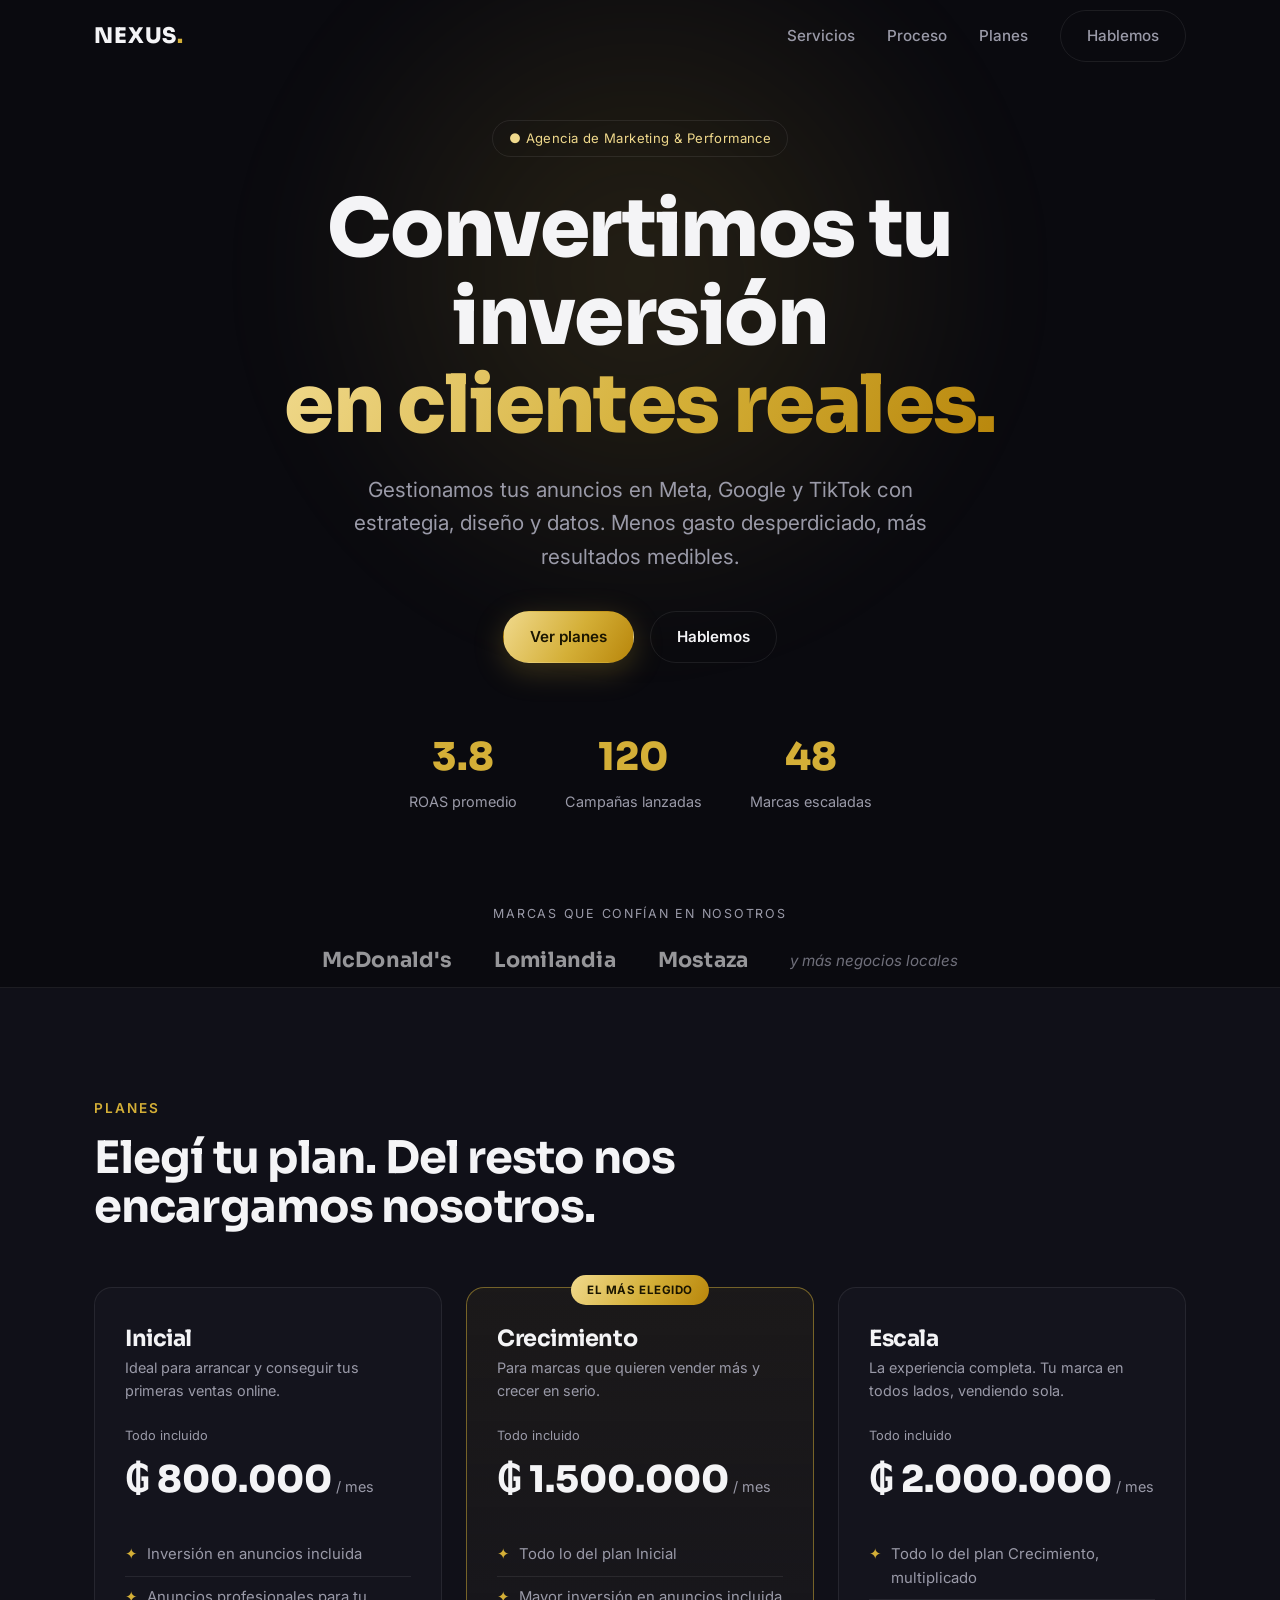
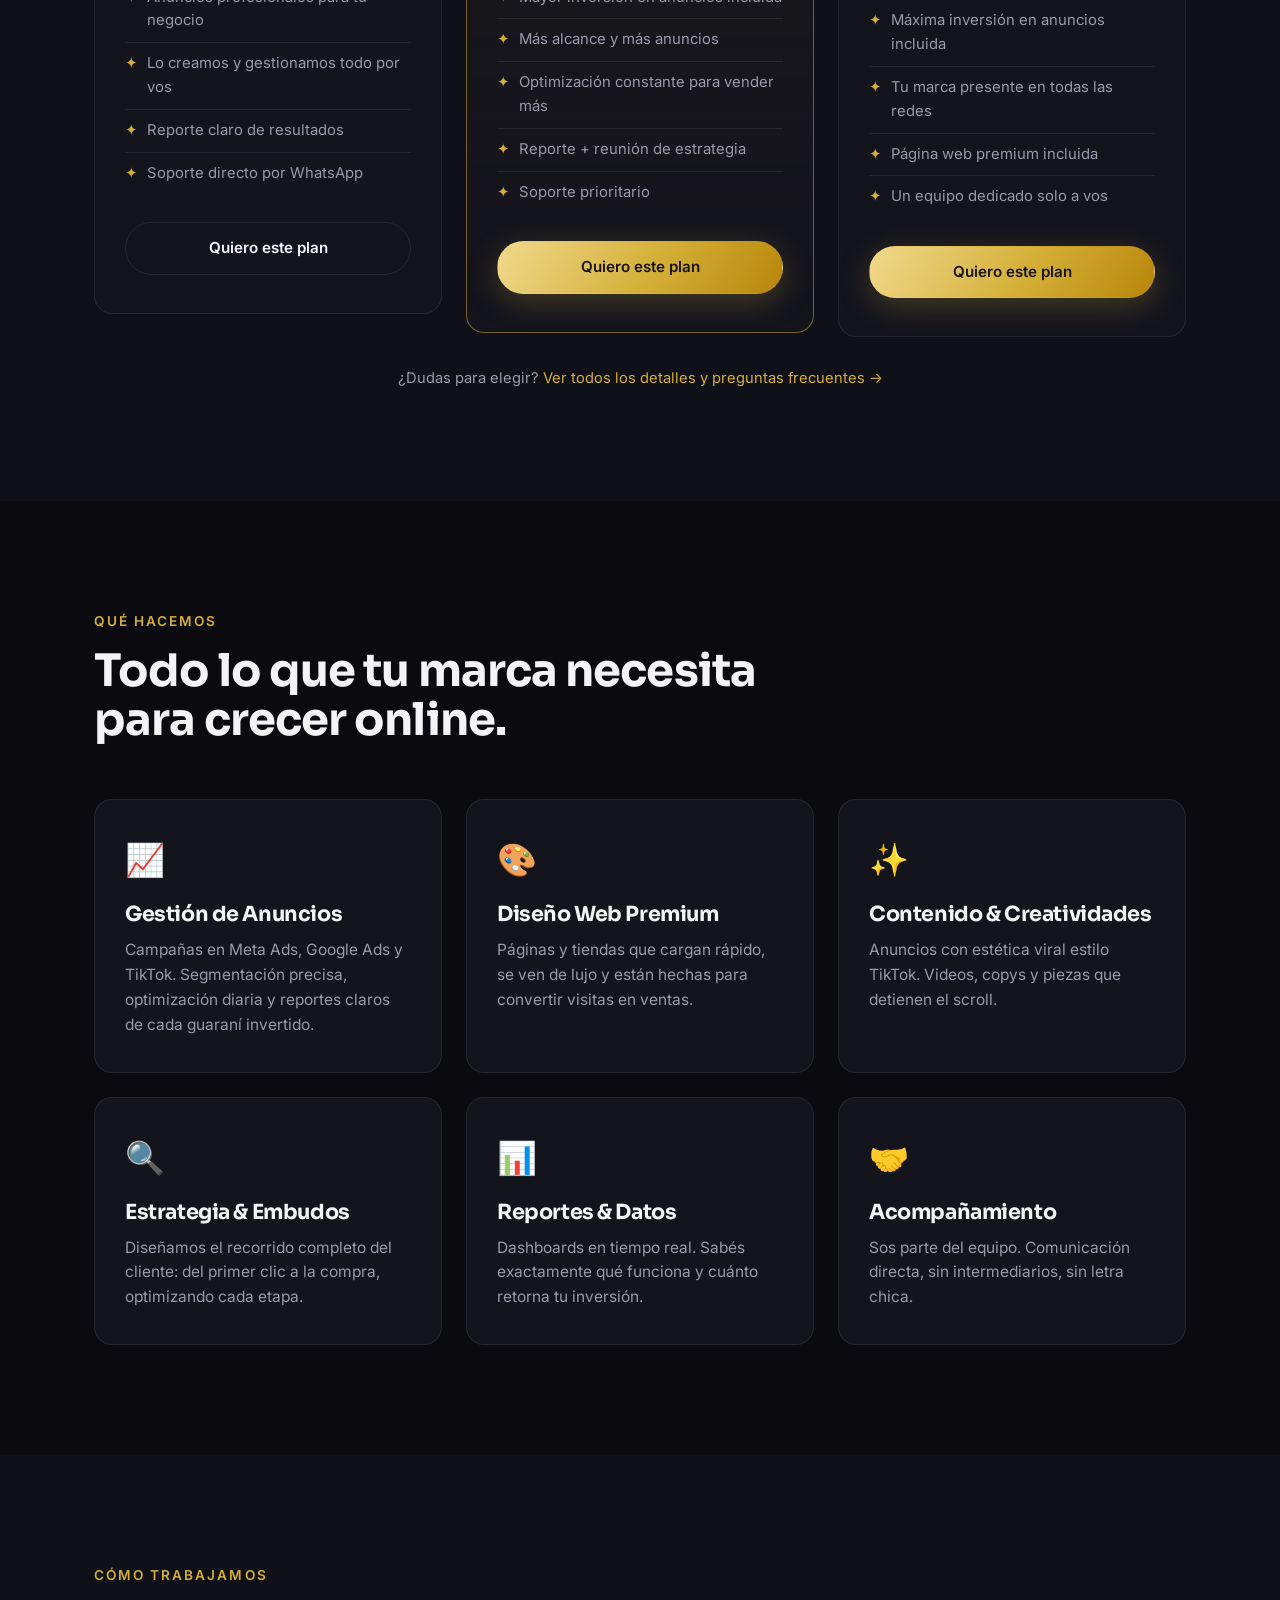
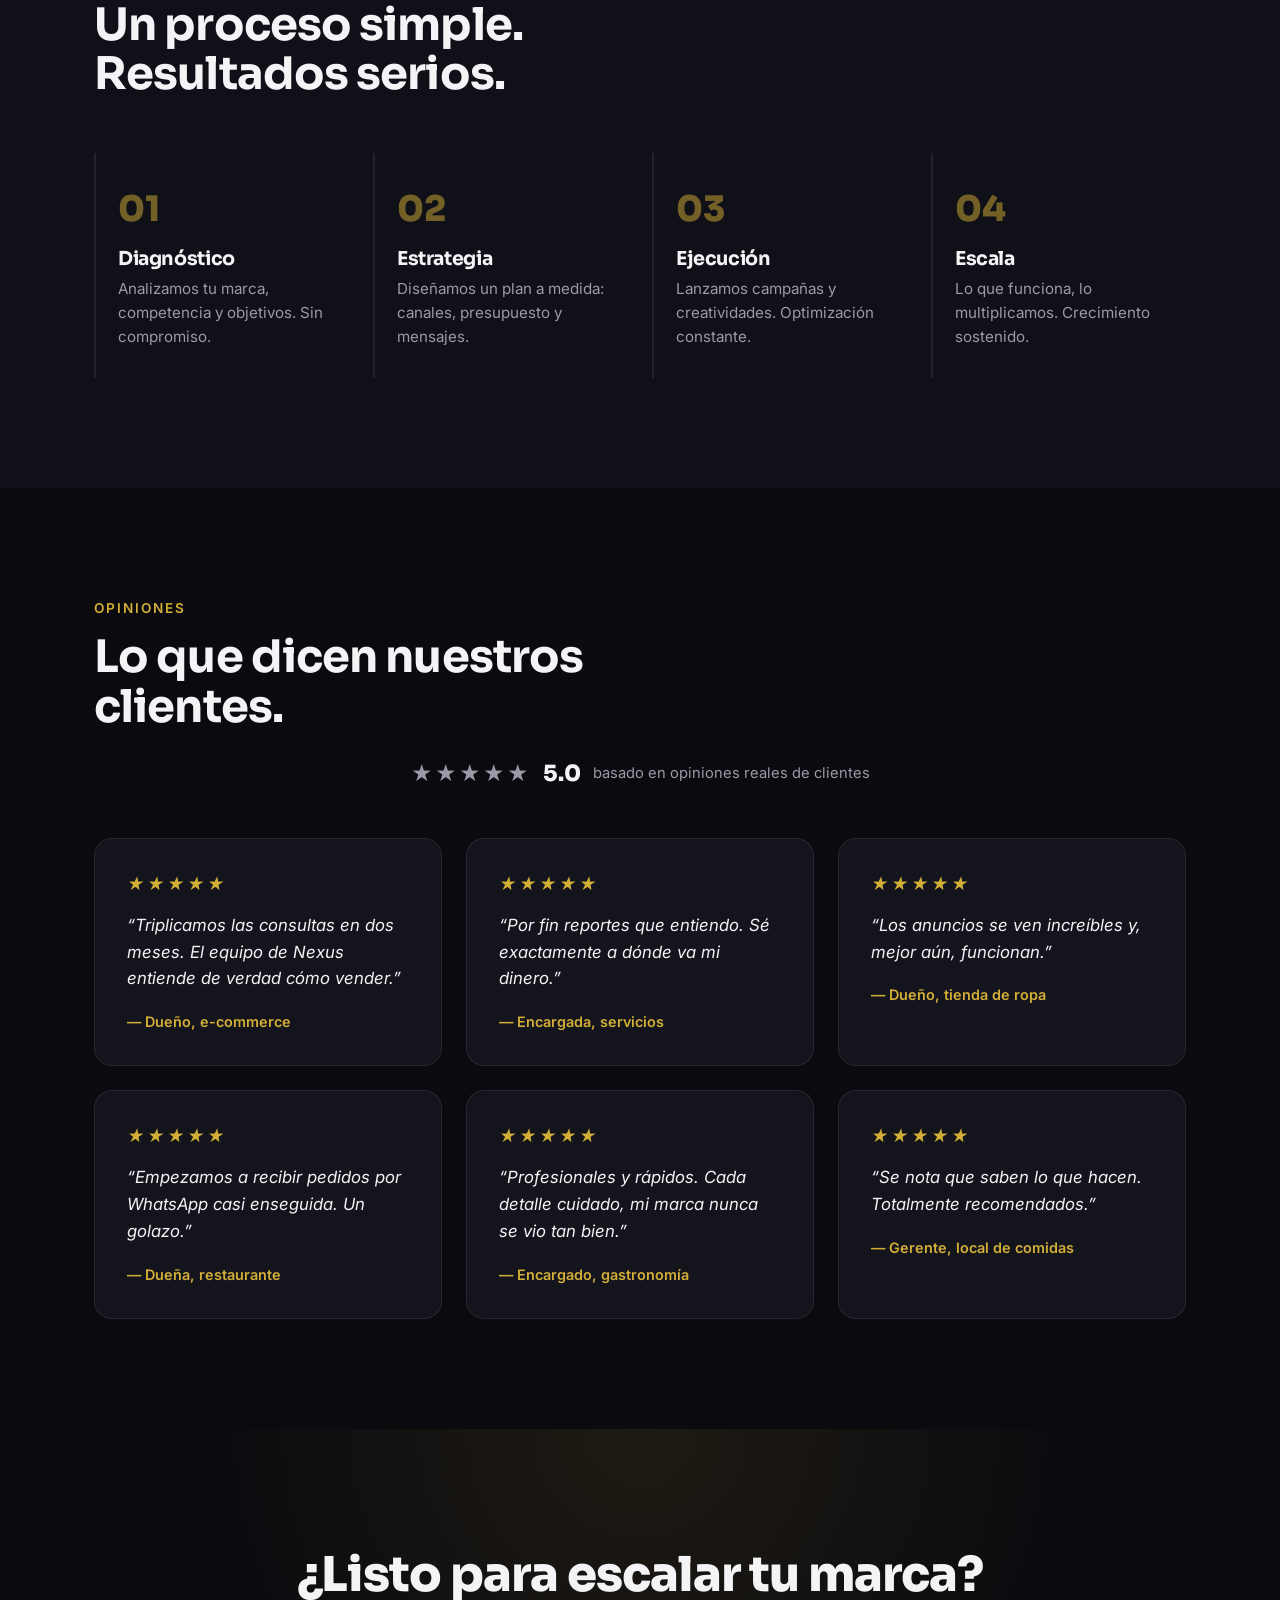
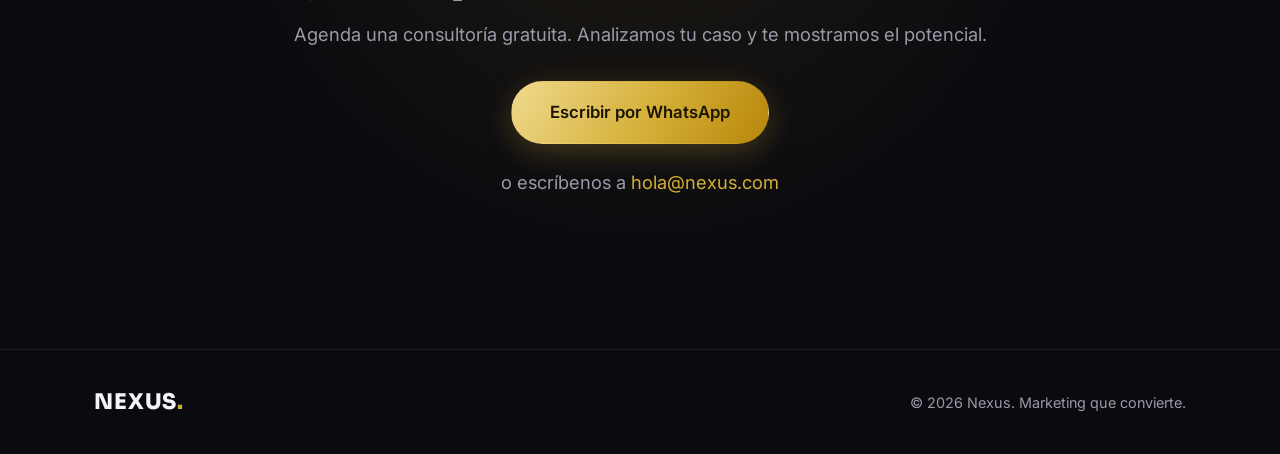
==== index.html @ 1f4ad907 "Agrega reseñas con estrellas a la seccion de opiniones - Calificacion general 5.0 con estrellas - Mu" ====
<!DOCTYPE html>
<html lang="es">
<head>
  <meta charset="UTF-8" />
  <meta name="viewport" content="width=device-width, initial-scale=1.0" />
  <title>Nexus — Marketing & Gestión de Anuncios</title>
  <meta name="description" content="Nexus: agencia de marketing y gestión de anuncios. Campañas que convierten en Meta, Google y TikTok. Más clientes, menos gasto desperdiciado." />
  <link rel="preconnect" href="https://fonts.googleapis.com" />
  <link rel="preconnect" href="https://fonts.gstatic.com" crossorigin />
  <link href="https://fonts.googleapis.com/css2?family=Sora:wght@400;600;700;800&family=Inter:wght@400;500;600&display=swap" rel="stylesheet" />
  <link rel="stylesheet" href="css/styles.css" />
</head>
<body>

  <!-- NAV -->
  <header class="nav" id="nav">
    <div class="container nav__inner">
      <a href="#inicio" class="logo">NEXUS<span>.</span></a>
      <nav class="nav__links">
        <a href="#servicios">Servicios</a>
        <a href="#proceso">Proceso</a>
        <a href="#planes">Planes</a>
        <a href="#contacto" class="btn btn--ghost">Hablemos</a>
      </nav>
      <button class="nav__toggle" aria-label="Menú">☰</button>
    </div>
  </header>

  <!-- HERO -->
  <section class="hero" id="inicio" style="min-height:auto;padding:120px 0 60px">
    <div class="hero__glow"></div>
    <div class="container hero__inner">
      <span class="badge reveal">● Agencia de Marketing & Performance</span>
      <h1 class="reveal">Convertimos tu inversión<br /><span class="grad">en clientes reales.</span></h1>
      <p class="hero__sub reveal">Gestionamos tus anuncios en Meta, Google y TikTok con estrategia, diseño y datos. Menos gasto desperdiciado, más resultados medibles.</p>
      <div class="hero__cta reveal">
        <a href="#planes" class="btn btn--gold">Ver planes</a>
        <a href="#contacto" class="btn btn--ghost">Hablemos</a>
      </div>
      <div class="hero__stats reveal">
        <div><strong data-count="3.8">0</strong><span>ROAS promedio</span></div>
        <div><strong data-count="120">0</strong><span>Campañas lanzadas</span></div>
        <div><strong data-count="48">0</strong><span>Marcas escaladas</span></div>
      </div>
    </div>
  </section>

  <!-- TRUST BAR -->
  <section class="trust">
    <div class="container">
      <p class="trust__label reveal">Marcas que confían en nosotros</p>
      <div class="trust__logos reveal">
        <span class="trust__logo">McDonald's</span>
        <span class="trust__logo">Lomilandia</span>
        <span class="trust__logo">Mostaza</span>
        <span class="trust__more">y más negocios locales</span>
      </div>
    </div>
  </section>

  <!-- PLANES -->
  <section class="section section--alt" id="planes">
    <div class="container">
      <p class="eyebrow reveal">Planes</p>
      <h2 class="reveal">Elegí tu plan. Del resto nos encargamos nosotros.</h2>
      <div class="pricing">

        <article class="plan reveal">
          <h3 class="plan__name">Inicial</h3>
          <p class="plan__desc">Ideal para arrancar y conseguir tus primeras ventas online.</p>
          <div class="plan__price">
            <small>Todo incluido</small>
            <strong>₲ 800.000</strong> <span>/ mes</span>
          </div>
          <ul>
            <li>Inversión en anuncios incluida</li>
            <li>Anuncios profesionales para tu negocio</li>
            <li>Lo creamos y gestionamos todo por vos</li>
            <li>Reporte claro de resultados</li>
            <li>Soporte directo por WhatsApp</li>
          </ul>
          <a href="https://wa.me/595983139324?text=Hola%20Nexus,%20quiero%20el%20plan%20Inicial" class="btn btn--ghost" target="_blank" rel="noopener">Quiero este plan</a>
        </article>

        <article class="plan plan--featured reveal">
          <span class="plan__tag">EL MÁS ELEGIDO</span>
          <h3 class="plan__name">Crecimiento</h3>
          <p class="plan__desc">Para marcas que quieren vender más y crecer en serio.</p>
          <div class="plan__price">
            <small>Todo incluido</small>
            <strong>₲ 1.500.000</strong> <span>/ mes</span>
          </div>
          <ul>
            <li>Todo lo del plan Inicial</li>
            <li>Mayor inversión en anuncios incluida</li>
            <li>Más alcance y más anuncios</li>
            <li>Optimización constante para vender más</li>
            <li>Reporte + reunión de estrategia</li>
            <li>Soporte prioritario</li>
          </ul>
          <a href="https://wa.me/595983139324?text=Hola%20Nexus,%20quiero%20el%20plan%20Crecimiento" class="btn btn--gold" target="_blank" rel="noopener">Quiero este plan</a>
        </article>

        <article class="plan reveal">
          <h3 class="plan__name">Escala</h3>
          <p class="plan__desc">La experiencia completa. Tu marca en todos lados, vendiendo sola.</p>
          <div class="plan__price">
            <small>Todo incluido</small>
            <strong>₲ 2.000.000</strong> <span>/ mes</span>
          </div>
          <ul>
            <li>Todo lo del plan Crecimiento, multiplicado</li>
            <li>Máxima inversión en anuncios incluida</li>
            <li>Tu marca presente en todas las redes</li>
            <li>Página web premium incluida</li>
            <li>Un equipo dedicado solo a vos</li>
          </ul>
          <a href="https://wa.me/595983139324?text=Hola%20Nexus,%20quiero%20el%20plan%20Escala" class="btn btn--gold" target="_blank" rel="noopener">Quiero este plan</a>
        </article>

      </div>
      <p class="reveal" style="text-align:center;color:var(--muted);margin-top:30px;font-size:.92rem">
        ¿Dudas para elegir? <a href="planes.html" style="color:var(--gold)">Ver todos los detalles y preguntas frecuentes →</a>
      </p>
    </div>
  </section>

  <!-- SERVICIOS -->
  <section class="section" id="servicios">
    <div class="container">
      <p class="eyebrow reveal">Qué hacemos</p>
      <h2 class="reveal">Todo lo que tu marca necesita para crecer online.</h2>
      <div class="grid grid--3">
        <article class="card reveal">
          <div class="card__icon">📈</div>
          <h3>Gestión de Anuncios</h3>
          <p>Campañas en Meta Ads, Google Ads y TikTok. Segmentación precisa, optimización diaria y reportes claros de cada guaraní invertido.</p>
        </article>
        <article class="card reveal">
          <div class="card__icon">🎨</div>
          <h3>Diseño Web Premium</h3>
          <p>Páginas y tiendas que cargan rápido, se ven de lujo y están hechas para convertir visitas en ventas.</p>
        </article>
        <article class="card reveal">
          <div class="card__icon">✨</div>
          <h3>Contenido & Creatividades</h3>
          <p>Anuncios con estética viral estilo TikTok. Videos, copys y piezas que detienen el scroll.</p>
        </article>
        <article class="card reveal">
          <div class="card__icon">🔍</div>
          <h3>Estrategia & Embudos</h3>
          <p>Diseñamos el recorrido completo del cliente: del primer clic a la compra, optimizando cada etapa.</p>
        </article>
        <article class="card reveal">
          <div class="card__icon">📊</div>
          <h3>Reportes & Datos</h3>
          <p>Dashboards en tiempo real. Sabés exactamente qué funciona y cuánto retorna tu inversión.</p>
        </article>
        <article class="card reveal">
          <div class="card__icon">🤝</div>
          <h3>Acompañamiento</h3>
          <p>Sos parte del equipo. Comunicación directa, sin intermediarios, sin letra chica.</p>
        </article>
      </div>
    </div>
  </section>

  <!-- PROCESO -->
  <section class="section section--alt" id="proceso">
    <div class="container">
      <p class="eyebrow reveal">Cómo trabajamos</p>
      <h2 class="reveal">Un proceso simple. Resultados serios.</h2>
      <div class="steps">
        <div class="step reveal"><span class="step__num">01</span><h3>Diagnóstico</h3><p>Analizamos tu marca, competencia y objetivos. Sin compromiso.</p></div>
        <div class="step reveal"><span class="step__num">02</span><h3>Estrategia</h3><p>Diseñamos un plan a medida: canales, presupuesto y mensajes.</p></div>
        <div class="step reveal"><span class="step__num">03</span><h3>Ejecución</h3><p>Lanzamos campañas y creatividades. Optimización constante.</p></div>
        <div class="step reveal"><span class="step__num">04</span><h3>Escala</h3><p>Lo que funciona, lo multiplicamos. Crecimiento sostenido.</p></div>
      </div>
    </div>
  </section>

  <!-- RESULTADOS -->
  <section class="section" id="resultados">
    <div class="container">
      <p class="eyebrow reveal">Opiniones</p>
      <h2 class="reveal">Lo que dicen nuestros clientes.</h2>
      <div class="rating reveal">
        <span class="stars">★★★★★</span>
        <strong>5.0</strong>
        <span>basado en opiniones reales de clientes</span>
      </div>
      <div class="grid grid--3">
        <blockquote class="quote reveal"><div class="stars">★★★★★</div>“Triplicamos las consultas en dos meses. El equipo de Nexus entiende de verdad cómo vender.”<cite>— Dueño, e-commerce</cite></blockquote>
        <blockquote class="quote reveal"><div class="stars">★★★★★</div>“Por fin reportes que entiendo. Sé exactamente a dónde va mi dinero.”<cite>— Encargada, servicios</cite></blockquote>
        <blockquote class="quote reveal"><div class="stars">★★★★★</div>“Los anuncios se ven increíbles y, mejor aún, funcionan.”<cite>— Dueño, tienda de ropa</cite></blockquote>
        <blockquote class="quote reveal"><div class="stars">★★★★★</div>“Empezamos a recibir pedidos por WhatsApp casi enseguida. Un golazo.”<cite>— Dueña, restaurante</cite></blockquote>
        <blockquote class="quote reveal"><div class="stars">★★★★★</div>“Profesionales y rápidos. Cada detalle cuidado, mi marca nunca se vio tan bien.”<cite>— Encargado, gastronomía</cite></blockquote>
        <blockquote class="quote reveal"><div class="stars">★★★★★</div>“Se nota que saben lo que hacen. Totalmente recomendados.”<cite>— Gerente, local de comidas</cite></blockquote>
      </div>
    </div>
  </section>

  <!-- CTA / CONTACTO -->
  <section class="cta" id="contacto">
    <div class="container cta__inner reveal">
      <h2>¿Listo para escalar tu marca?</h2>
      <p>Agenda una consultoría gratuita. Analizamos tu caso y te mostramos el potencial.</p>
      <a href="https://wa.me/595983139324?text=Hola%20Nexus,%20quiero%20una%20propuesta" class="btn btn--gold btn--lg" target="_blank" rel="noopener">Escribir por WhatsApp</a>
      <p class="cta__mail">o escríbenos a <a href="mailto:hola@nexus.com">hola@nexus.com</a></p>
    </div>
  </section>

  <!-- FOOTER -->
  <footer class="footer">
    <div class="container footer__inner">
      <span class="logo">NEXUS<span>.</span></span>
      <p>© <span id="year"></span> Nexus. Marketing que convierte.</p>
    </div>
  </footer>

  <script src="js/main.js"></script>
</body>
</html>
---- css/styles.css ----
/* ===== NEXUS — Premium Marketing Landing ===== */
:root{
  --bg:#0a0a0f;
  --bg-soft:#101018;
  --card:#14141d;
  --line:rgba(255,255,255,.08);
  --text:#f4f4f6;
  --muted:#9a9aa8;
  --gold:#d4af37;
  --gold-soft:#f0d98c;
  --grad:linear-gradient(120deg,#f0d98c,#d4af37 55%,#b8860b);
  --radius:18px;
  --maxw:1140px;
}
*{margin:0;padding:0;box-sizing:border-box}
html{scroll-behavior:smooth}
body{
  font-family:'Inter',system-ui,sans-serif;
  background:var(--bg);color:var(--text);
  line-height:1.6;overflow-x:hidden;
}
.container{max-width:var(--maxw);margin:0 auto;padding:0 24px}
h1,h2,h3,.logo{font-family:'Sora',sans-serif;line-height:1.1;letter-spacing:-.02em}
a{color:inherit;text-decoration:none}
.grad{background:var(--grad);-webkit-background-clip:text;background-clip:text;color:transparent}

/* NAV */
.nav{position:fixed;top:0;left:0;right:0;z-index:50;transition:.3s;
  backdrop-filter:blur(0px);border-bottom:1px solid transparent}
.nav.scrolled{background:rgba(10,10,15,.8);backdrop-filter:blur(14px);border-bottom:1px solid var(--line)}
.nav__inner{display:flex;align-items:center;justify-content:space-between;height:72px}
.logo{font-weight:800;font-size:1.35rem;letter-spacing:.04em}
.logo span{color:var(--gold)}
.nav__links{display:flex;align-items:center;gap:32px}
.nav__links a{color:var(--muted);font-size:.95rem;font-weight:500;transition:.2s}
.nav__links a:hover{color:var(--text)}
.nav__toggle{display:none;background:none;border:none;color:var(--text);font-size:1.5rem;cursor:pointer}

/* BUTTONS */
.btn{display:inline-flex;align-items:center;justify-content:center;gap:8px;
  padding:13px 26px;border-radius:999px;font-weight:600;font-size:.95rem;
  cursor:pointer;transition:.25s;border:1px solid transparent}
.btn--gold{background:var(--grad);color:#1a1500;box-shadow:0 8px 30px rgba(212,175,55,.25)}
.btn--gold:hover{transform:translateY(-2px);box-shadow:0 14px 40px rgba(212,175,55,.4)}
.btn--ghost{border-color:var(--line);color:var(--text)}
.btn--ghost:hover{border-color:var(--gold);color:var(--gold)}
.btn--lg{padding:17px 38px;font-size:1.05rem}

/* HERO */
.hero{position:relative;min-height:100vh;display:flex;align-items:center;
  padding:120px 0 80px;overflow:hidden}
.hero__glow{position:absolute;top:-20%;left:50%;transform:translateX(-50%);
  width:900px;height:900px;border-radius:50%;
  background:radial-gradient(circle,rgba(212,175,55,.14),transparent 60%);
  filter:blur(40px);pointer-events:none}
.hero__inner{position:relative;text-align:center;max-width:860px}
.badge{display:inline-block;padding:7px 16px;border:1px solid var(--line);
  border-radius:999px;font-size:.82rem;color:var(--gold-soft);margin-bottom:28px;letter-spacing:.03em}
.hero h1{font-size:clamp(2.6rem,7vw,5rem);font-weight:800;margin-bottom:24px}
.hero__sub{font-size:clamp(1.05rem,2vw,1.3rem);color:var(--muted);max-width:620px;margin:0 auto 38px}
.hero__cta{display:flex;gap:16px;justify-content:center;flex-wrap:wrap;margin-bottom:64px}
.hero__stats{display:flex;gap:48px;justify-content:center;flex-wrap:wrap}
.hero__stats strong{display:block;font-family:'Sora';font-size:2.4rem;font-weight:800;color:var(--gold)}
.hero__stats span{color:var(--muted);font-size:.9rem}

/* TRUST BAR */
.trust{padding:30px 0 10px;border-bottom:1px solid var(--line)}
.trust__label{text-align:center;color:var(--muted);font-size:.78rem;letter-spacing:.14em;
  text-transform:uppercase;margin-bottom:20px}
.trust__logos{display:flex;flex-wrap:wrap;justify-content:center;align-items:center;gap:16px 42px}
.trust__logo{font-family:'Sora',sans-serif;font-weight:700;font-size:1.3rem;color:var(--text);
  opacity:.6;letter-spacing:.01em;transition:.25s}
.trust__logo:hover{opacity:1;color:var(--gold)}
.trust__more{color:var(--muted);font-size:.95rem;font-style:italic;opacity:.7}

/* SECTIONS */
.section{padding:110px 0}
.section--alt{background:var(--bg-soft)}
.eyebrow{color:var(--gold);font-weight:600;font-size:.85rem;letter-spacing:.15em;
  text-transform:uppercase;margin-bottom:14px}
.section h2{font-size:clamp(1.9rem,4vw,2.8rem);font-weight:700;margin-bottom:54px;max-width:680px}

/* GRID + CARDS */
.grid{display:grid;gap:24px}
.grid--3{grid-template-columns:repeat(3,1fr)}
.card{background:var(--card);border:1px solid var(--line);border-radius:var(--radius);
  padding:34px 30px;transition:.3s}
.card:hover{transform:translateY(-6px);border-color:rgba(212,175,55,.35);
  box-shadow:0 20px 50px rgba(0,0,0,.4)}
.card__icon{font-size:2rem;margin-bottom:18px}
.card h3{font-size:1.3rem;margin-bottom:12px}
.card p{color:var(--muted);font-size:.97rem}

/* STEPS */
.steps{display:grid;grid-template-columns:repeat(4,1fr);gap:24px}
.step{padding:28px 22px;border-left:2px solid var(--line)}
.step__num{font-family:'Sora';font-size:2.2rem;font-weight:800;color:var(--gold);opacity:.5}
.step h3{font-size:1.2rem;margin:10px 0 8px}
.step p{color:var(--muted);font-size:.95rem}

/* QUOTES */
.quote{background:var(--card);border:1px solid var(--line);border-radius:var(--radius);
  padding:32px;font-size:1.05rem;color:var(--text);font-style:italic}
.quote cite{display:block;margin-top:18px;color:var(--gold);font-size:.9rem;font-style:normal;font-weight:600}
.stars{color:var(--gold);font-size:1.05rem;letter-spacing:3px;margin-bottom:14px}
.rating{display:flex;align-items:center;justify-content:center;gap:12px;flex-wrap:wrap;margin:-30px 0 46px}
.rating .stars{margin:0;font-size:1.3rem}
.rating strong{font-family:'Sora';font-size:1.4rem;font-weight:800;color:var(--text)}
.rating span{color:var(--muted);font-size:.92rem}

/* CTA */
.cta{padding:120px 0;text-align:center;
  background:radial-gradient(circle at 50% 0%,rgba(212,175,55,.1),transparent 55%)}
.cta h2{font-size:clamp(2rem,4vw,3rem);font-weight:800;margin-bottom:18px}
.cta p{color:var(--muted);font-size:1.15rem;margin-bottom:32px}
.cta__mail{font-size:.95rem;margin-top:24px}
.cta__mail a{color:var(--gold)}

/* FOOTER */
.footer{border-top:1px solid var(--line);padding:40px 0}
.footer__inner{display:flex;align-items:center;justify-content:space-between;flex-wrap:wrap;gap:16px}
.footer p{color:var(--muted);font-size:.9rem}

/* REVEAL ANIMATION */
.reveal{opacity:0;transform:translateY(30px);transition:.7s cubic-bezier(.2,.7,.2,1)}
.reveal.in{opacity:1;transform:none}

/* ===== PLANES / PRICING ===== */
.pricing{display:grid;grid-template-columns:repeat(3,1fr);gap:24px;align-items:start}
.plan{background:var(--card);border:1px solid var(--line);border-radius:var(--radius);
  padding:38px 30px;position:relative;transition:.3s}
.plan:hover{transform:translateY(-6px);box-shadow:0 20px 50px rgba(0,0,0,.4)}
.plan--featured{border-color:rgba(212,175,55,.5);
  background:linear-gradient(180deg,rgba(212,175,55,.06),var(--card))}
.plan__tag{position:absolute;top:-13px;left:50%;transform:translateX(-50%);
  background:var(--grad);color:#1a1500;font-size:.72rem;font-weight:700;
  padding:6px 16px;border-radius:999px;letter-spacing:.05em}
.plan__name{font-family:'Sora';font-size:1.4rem;font-weight:700;margin-bottom:6px}
.plan__desc{color:var(--muted);font-size:.9rem;margin-bottom:24px;min-height:40px}
.plan__price{margin-bottom:24px}
.plan__price small{display:block;color:var(--muted);font-size:.8rem;margin-bottom:4px}
.plan__price strong{font-family:'Sora';font-size:2.3rem;font-weight:800;color:var(--text)}
.plan__price span{color:var(--muted);font-size:.9rem}
.plan ul{list-style:none;margin:0 0 28px}
.plan li{padding:9px 0;color:var(--muted);font-size:.93rem;border-bottom:1px solid var(--line);
  display:flex;gap:10px;align-items:flex-start}
.plan li::before{content:"✦";color:var(--gold);flex-shrink:0}
.plan li:last-child{border-bottom:none}
.plan .btn{width:100%}

/* COMO FUNCIONA TU INVERSION */
.invest{display:grid;grid-template-columns:1fr 1fr;gap:24px;margin-top:14px}
.invest__box{background:var(--card);border:1px solid var(--line);border-radius:var(--radius);padding:34px 30px}
.invest__box h3{font-size:1.3rem;margin-bottom:12px;display:flex;gap:10px;align-items:center}
.invest__box p{color:var(--muted)}
.invest__note{margin-top:28px;padding:22px 26px;border-radius:var(--radius);
  background:linear-gradient(120deg,rgba(212,175,55,.08),transparent);
  border:1px solid rgba(212,175,55,.25);color:var(--text);font-size:1rem}
.invest__note strong{color:var(--gold)}

/* TRABAJOS / CASOS LOCALES */
.work{background:var(--card);border:1px solid var(--line);border-radius:var(--radius);
  overflow:hidden;transition:.3s}
.work:hover{transform:translateY(-6px);border-color:rgba(212,175,55,.35);box-shadow:0 20px 50px rgba(0,0,0,.4)}
.work__mock{height:190px;display:flex;flex-direction:column;align-items:center;justify-content:center;
  gap:8px;position:relative;background:linear-gradient(135deg,#1c1c28,#0e0e16)}
.work__mock span{font-size:2.4rem}
.work__mock small{color:var(--muted);font-size:.78rem;letter-spacing:.05em;text-transform:uppercase}
.work__mock::after{content:"";position:absolute;inset:0;
  background:radial-gradient(circle at 70% 20%,rgba(212,175,55,.12),transparent 55%)}
.work__body{padding:24px 26px}
.work__body h3{font-size:1.15rem;margin-bottom:4px}
.work__cat{color:var(--gold);font-size:.78rem;text-transform:uppercase;letter-spacing:.08em}
.work__result{margin-top:16px;padding-top:16px;border-top:1px solid var(--line);
  display:flex;align-items:baseline;gap:8px}
.work__result strong{font-family:'Sora';font-size:1.6rem;color:var(--gold)}
.work__result span{color:var(--muted);font-size:.85rem}

/* FAQ */
.faq{max-width:760px}
.faq__item{border-bottom:1px solid var(--line);padding:22px 0;cursor:pointer}
.faq__item h3{font-size:1.1rem;font-weight:600;display:flex;justify-content:space-between;align-items:center;gap:16px}
.faq__item h3::after{content:"+";color:var(--gold);font-size:1.5rem;transition:.3s;flex-shrink:0}
.faq__item.open h3::after{transform:rotate(45deg)}
.faq__item p{color:var(--muted);max-height:0;overflow:hidden;transition:.35s;margin-top:0}
.faq__item.open p{max-height:200px;margin-top:14px}

/* RESPONSIVE */
@media(max-width:880px){
  .grid--3{grid-template-columns:1fr 1fr}
  .steps{grid-template-columns:1fr 1fr}
  .pricing{grid-template-columns:1fr}
  .invest{grid-template-columns:1fr}
}
@media(max-width:640px){
  .nav__links{display:none}
  .nav__toggle{display:block}
  .grid--3,.steps{grid-template-columns:1fr}
  .hero__stats{gap:32px}
  .section{padding:80px 0}
}
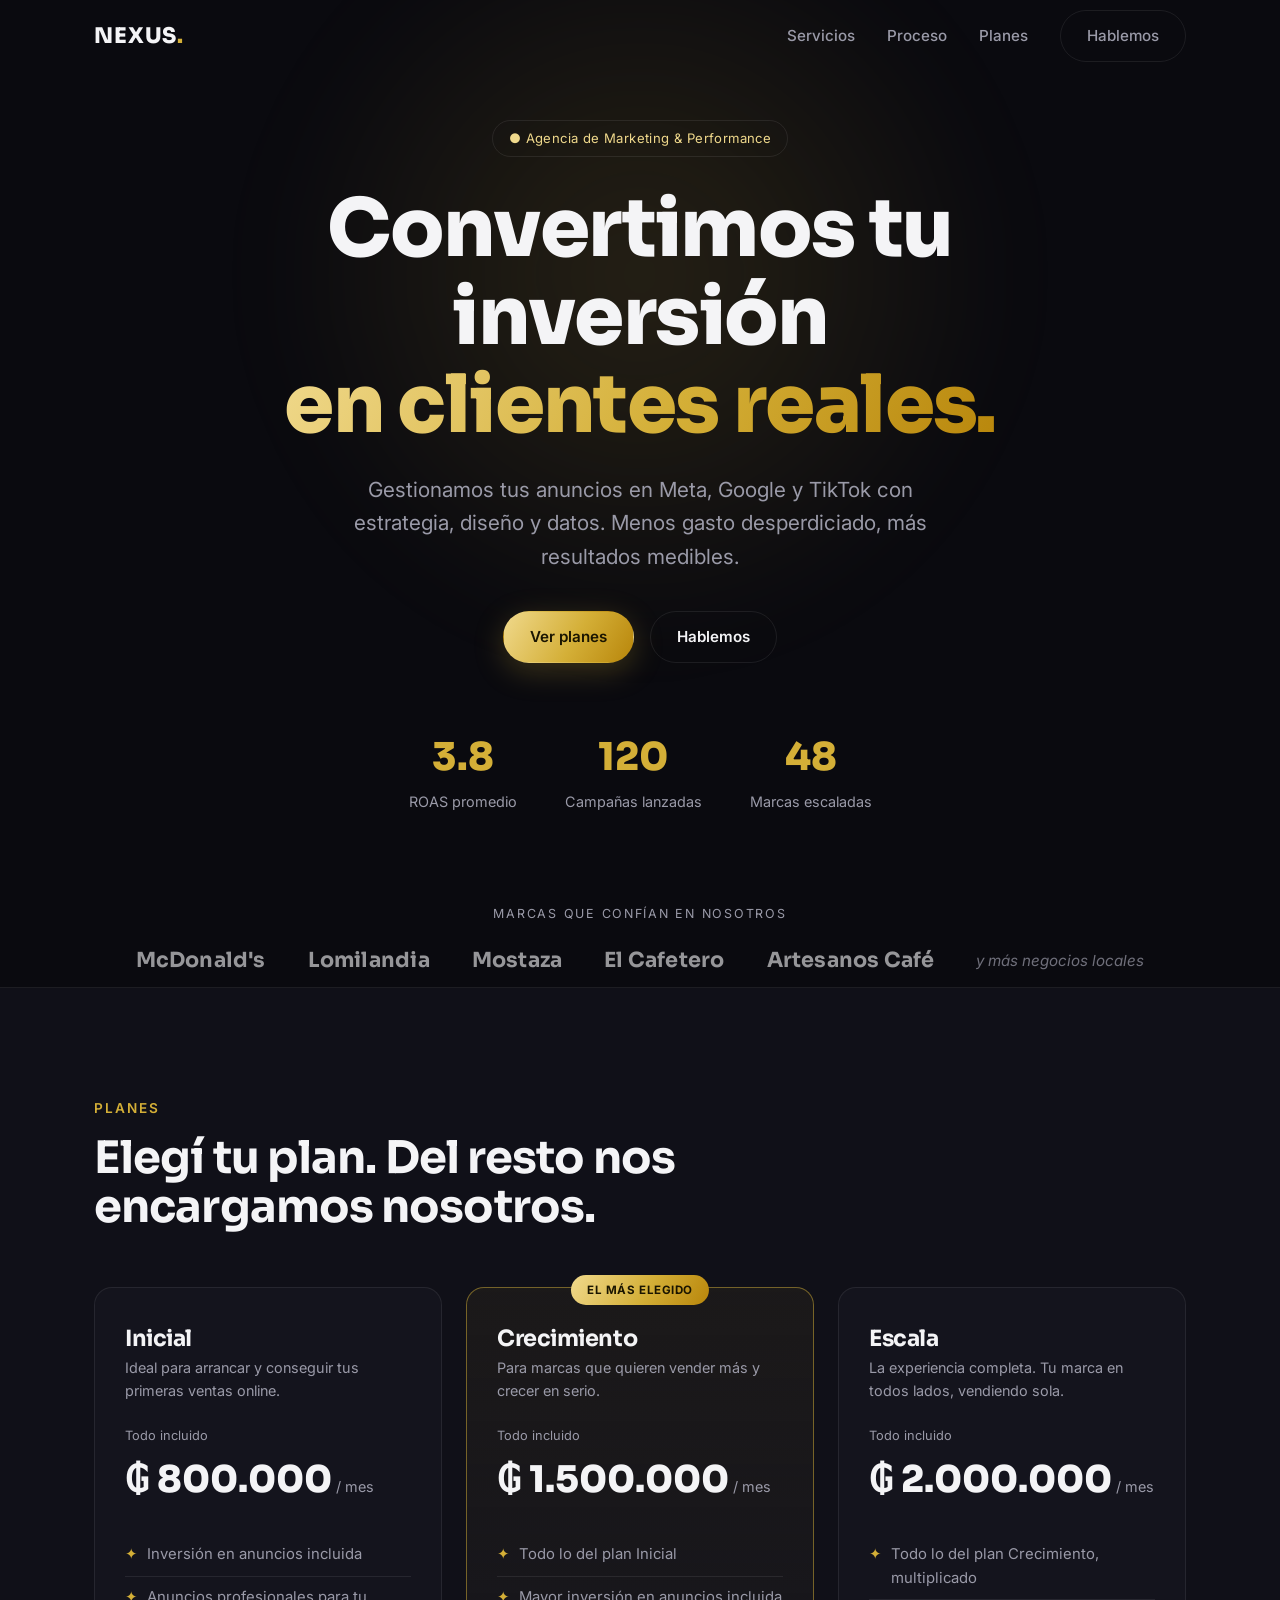
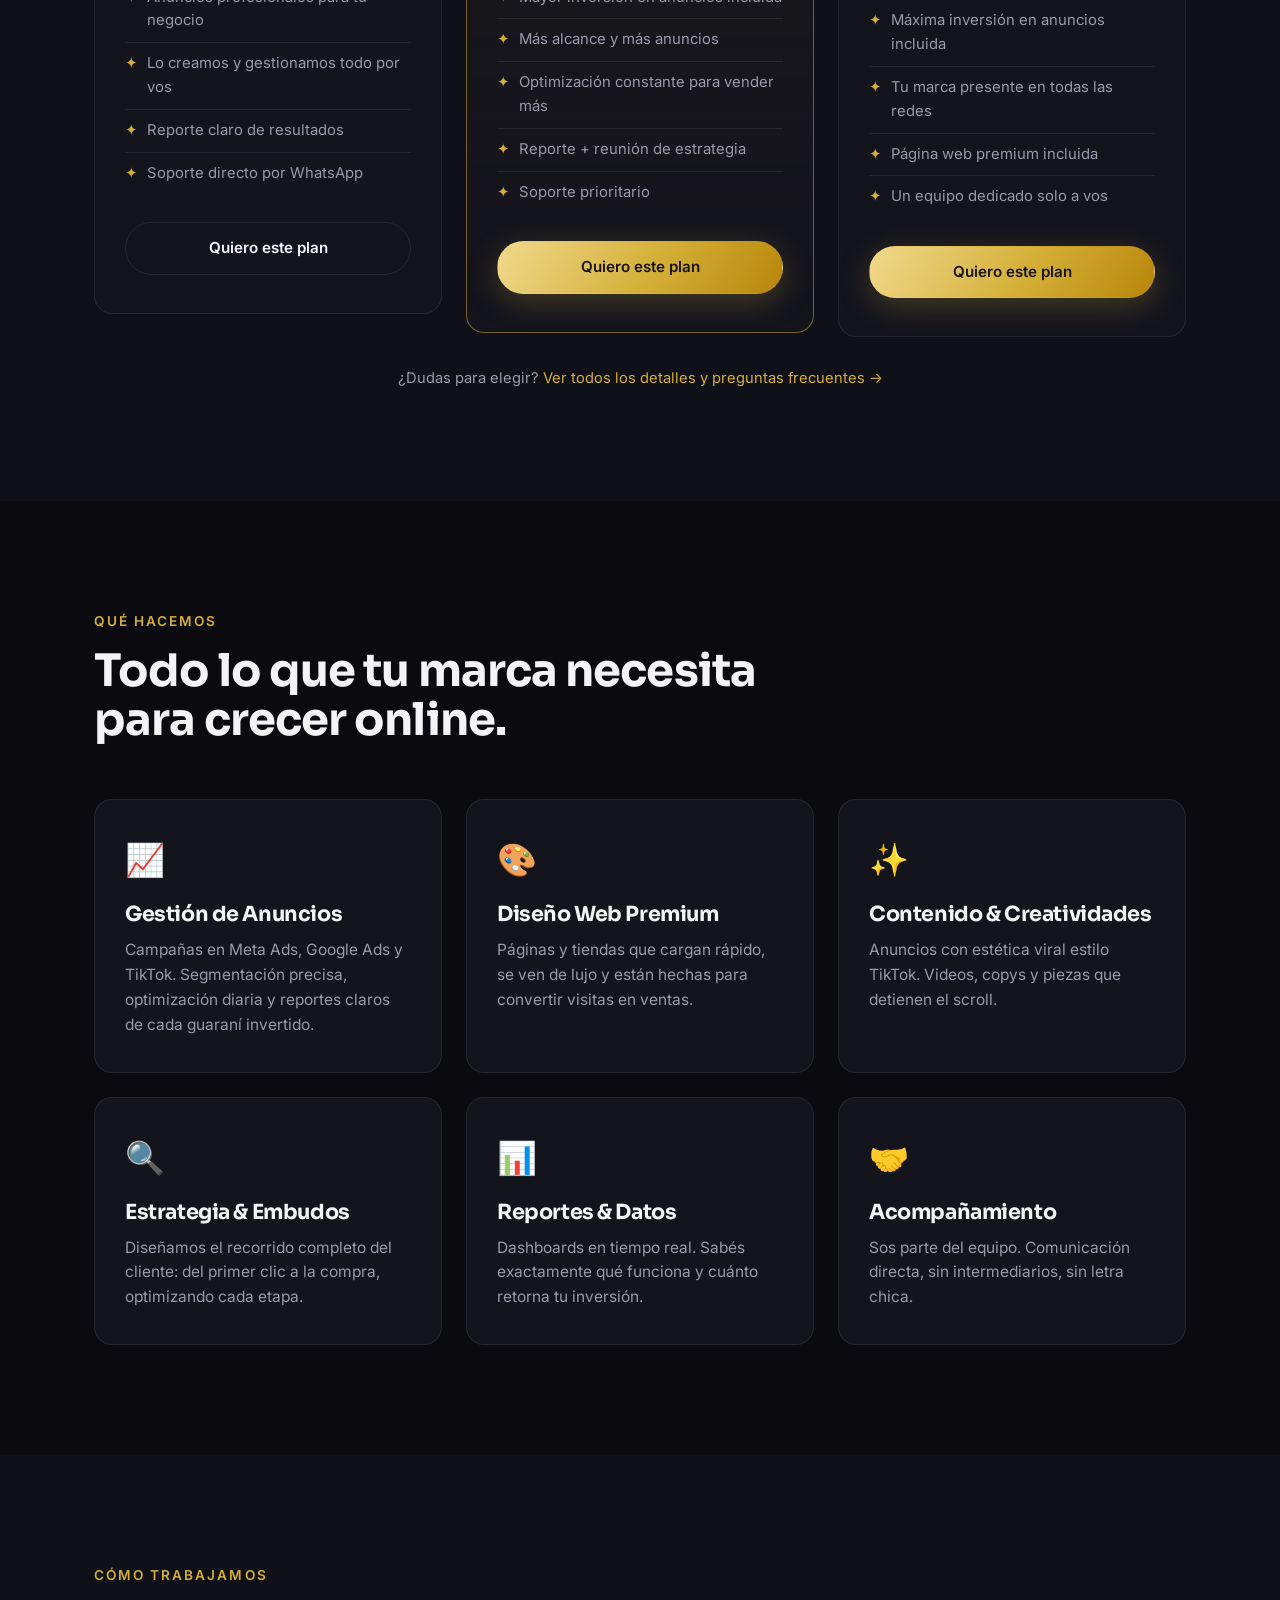
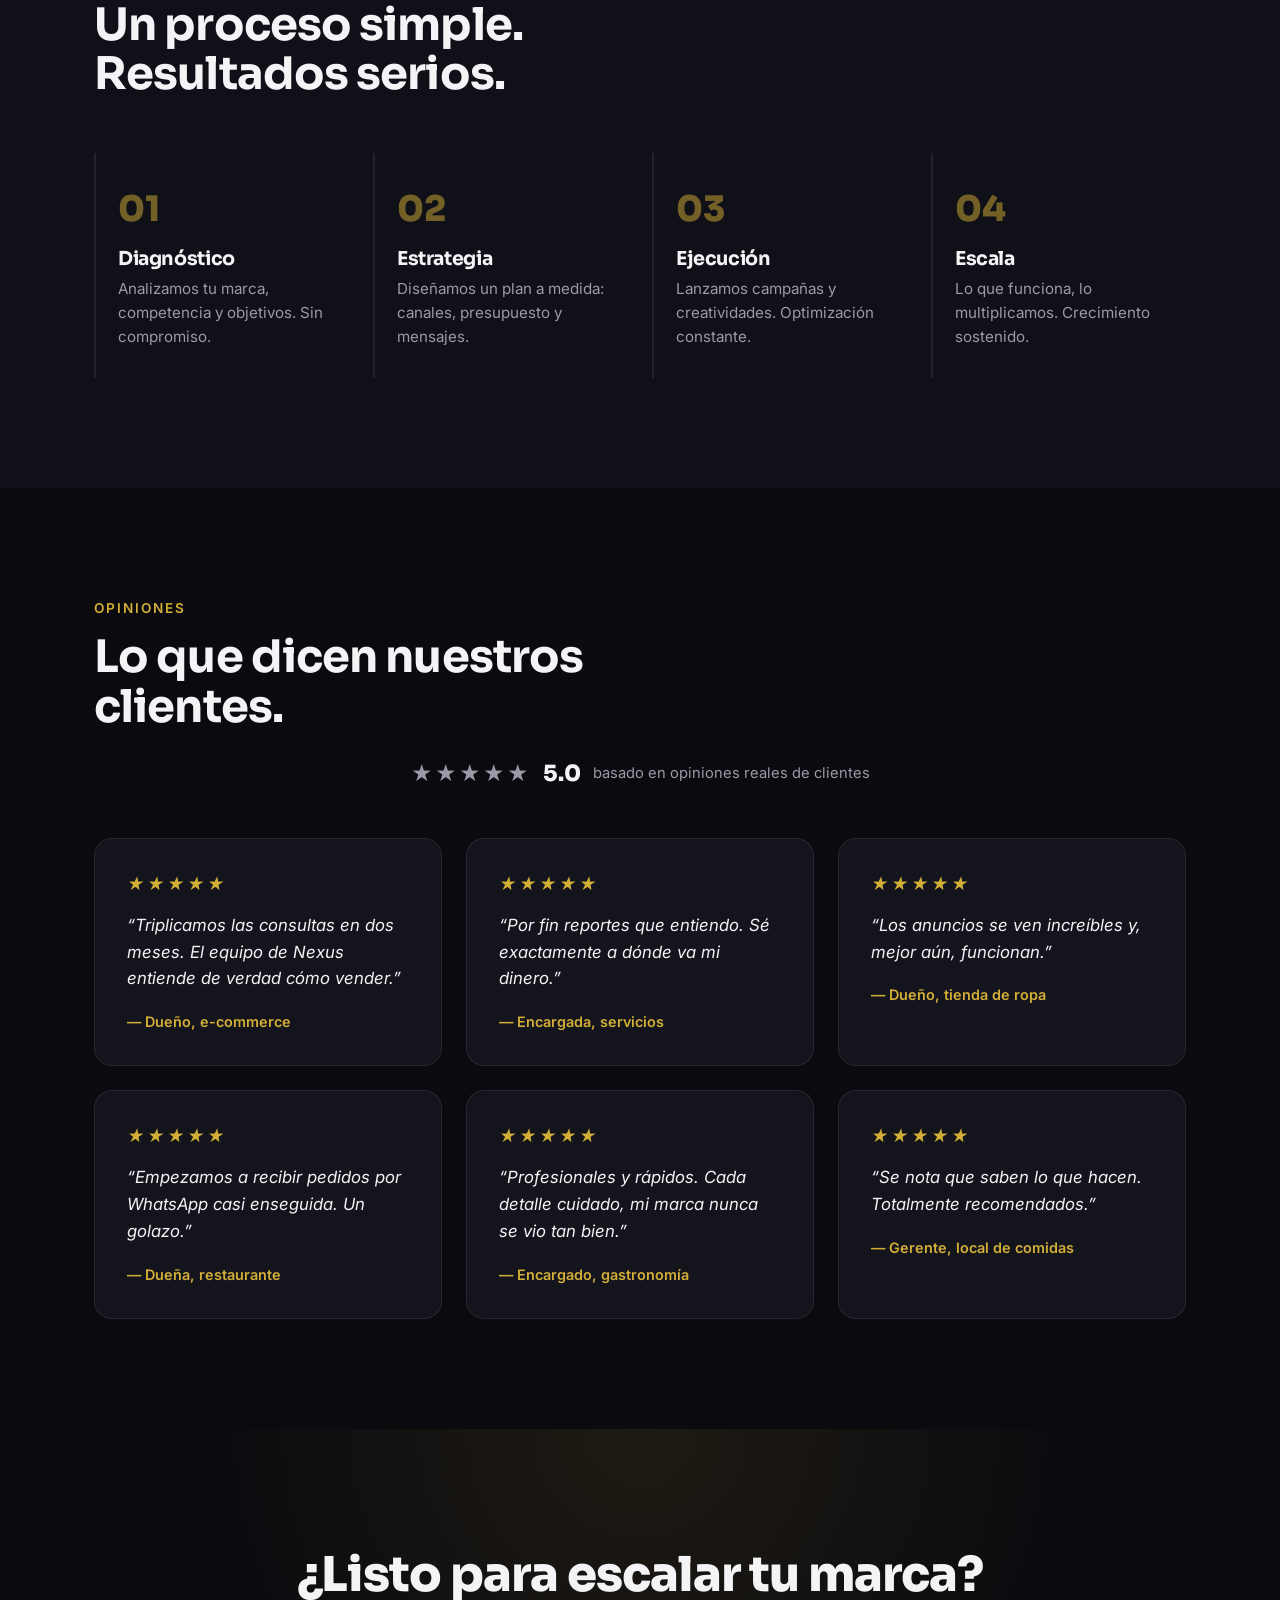
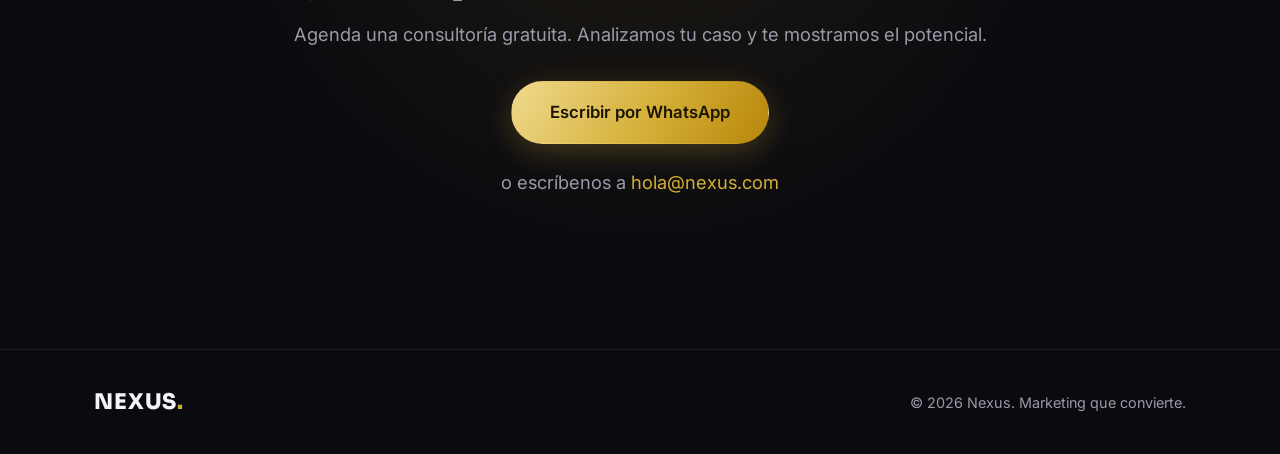
==== commit 89e63249: "Suma El Cafetero y Artesanos Cafe a la barra de marcas Co-Authored-By: Claude Opus 4.8 <noreply@anth" ====
--- a/index.html
+++ b/index.html
@@ -53,6 +53,8 @@
         <span class="trust__logo">McDonald's</span>
         <span class="trust__logo">Lomilandia</span>
         <span class="trust__logo">Mostaza</span>
+        <span class="trust__logo">El Cafetero</span>
+        <span class="trust__logo">Artesanos Café</span>
         <span class="trust__more">y más negocios locales</span>
       </div>
     </div>
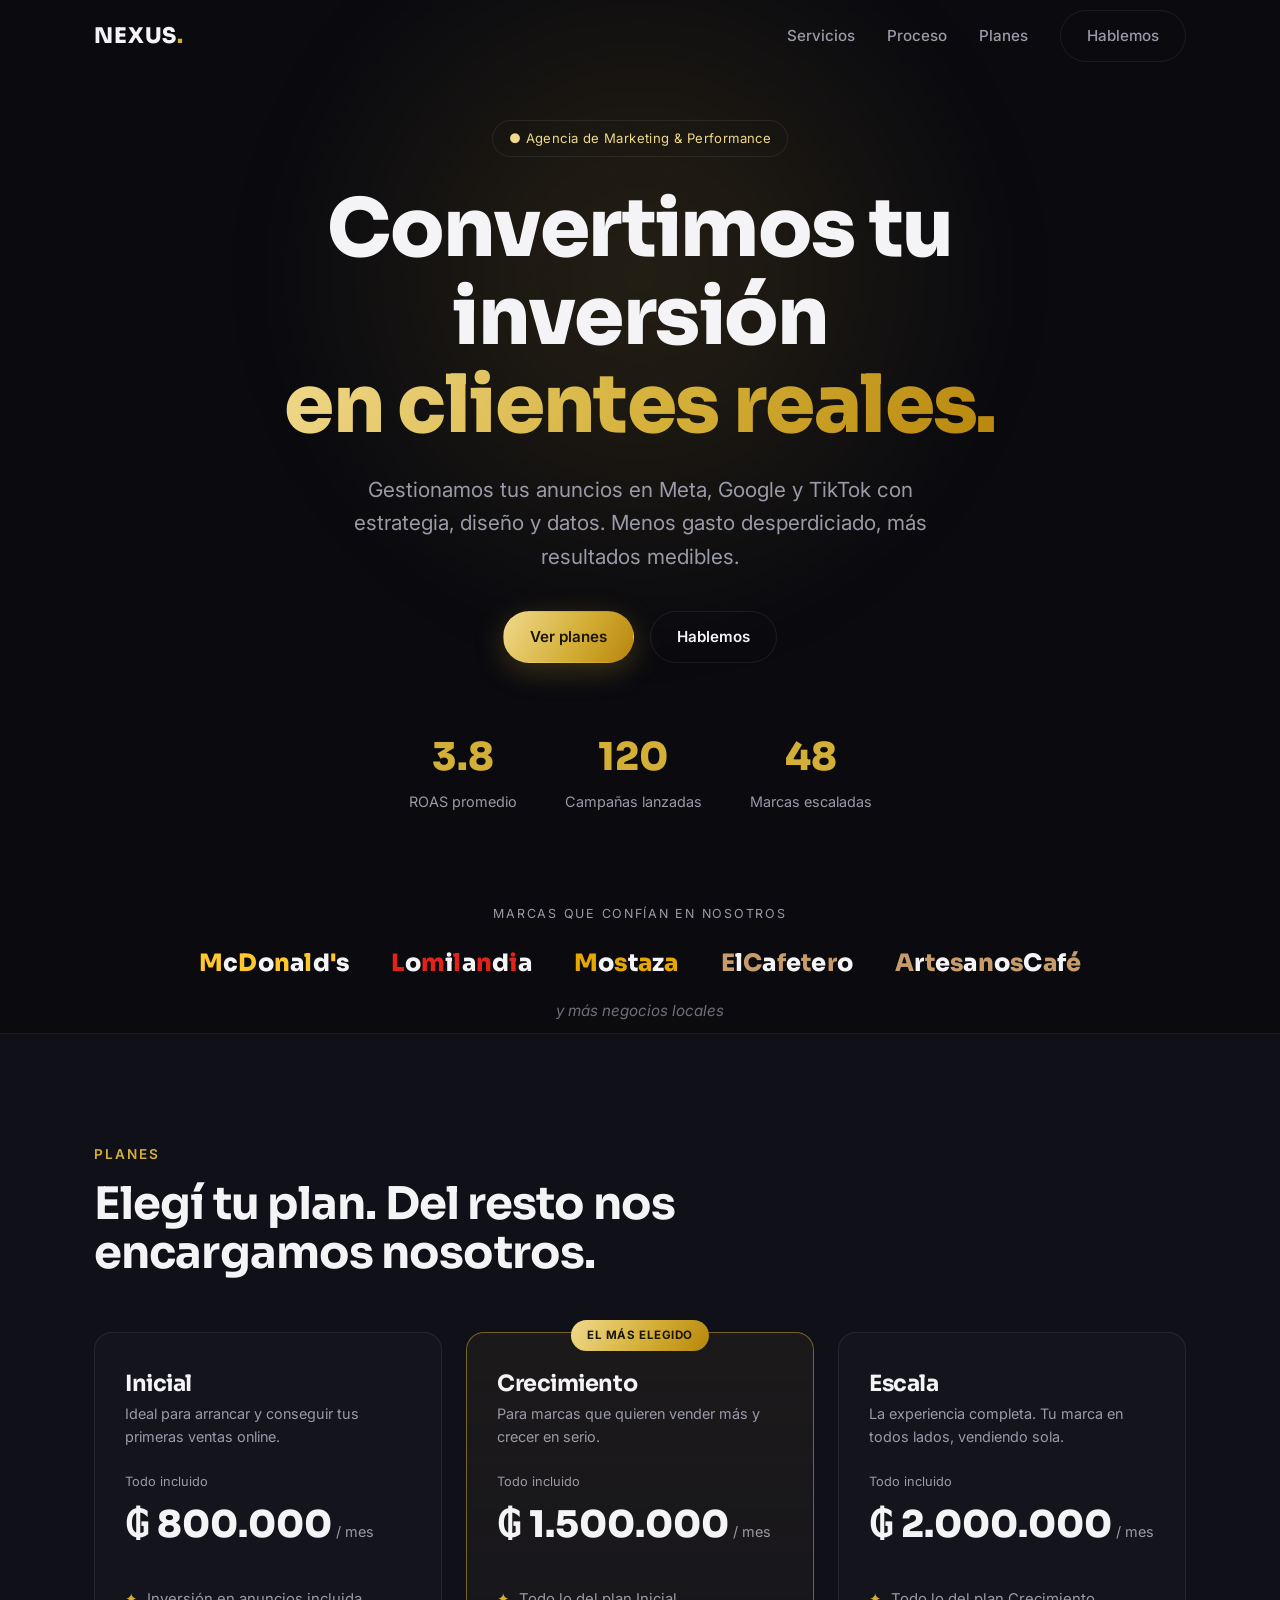
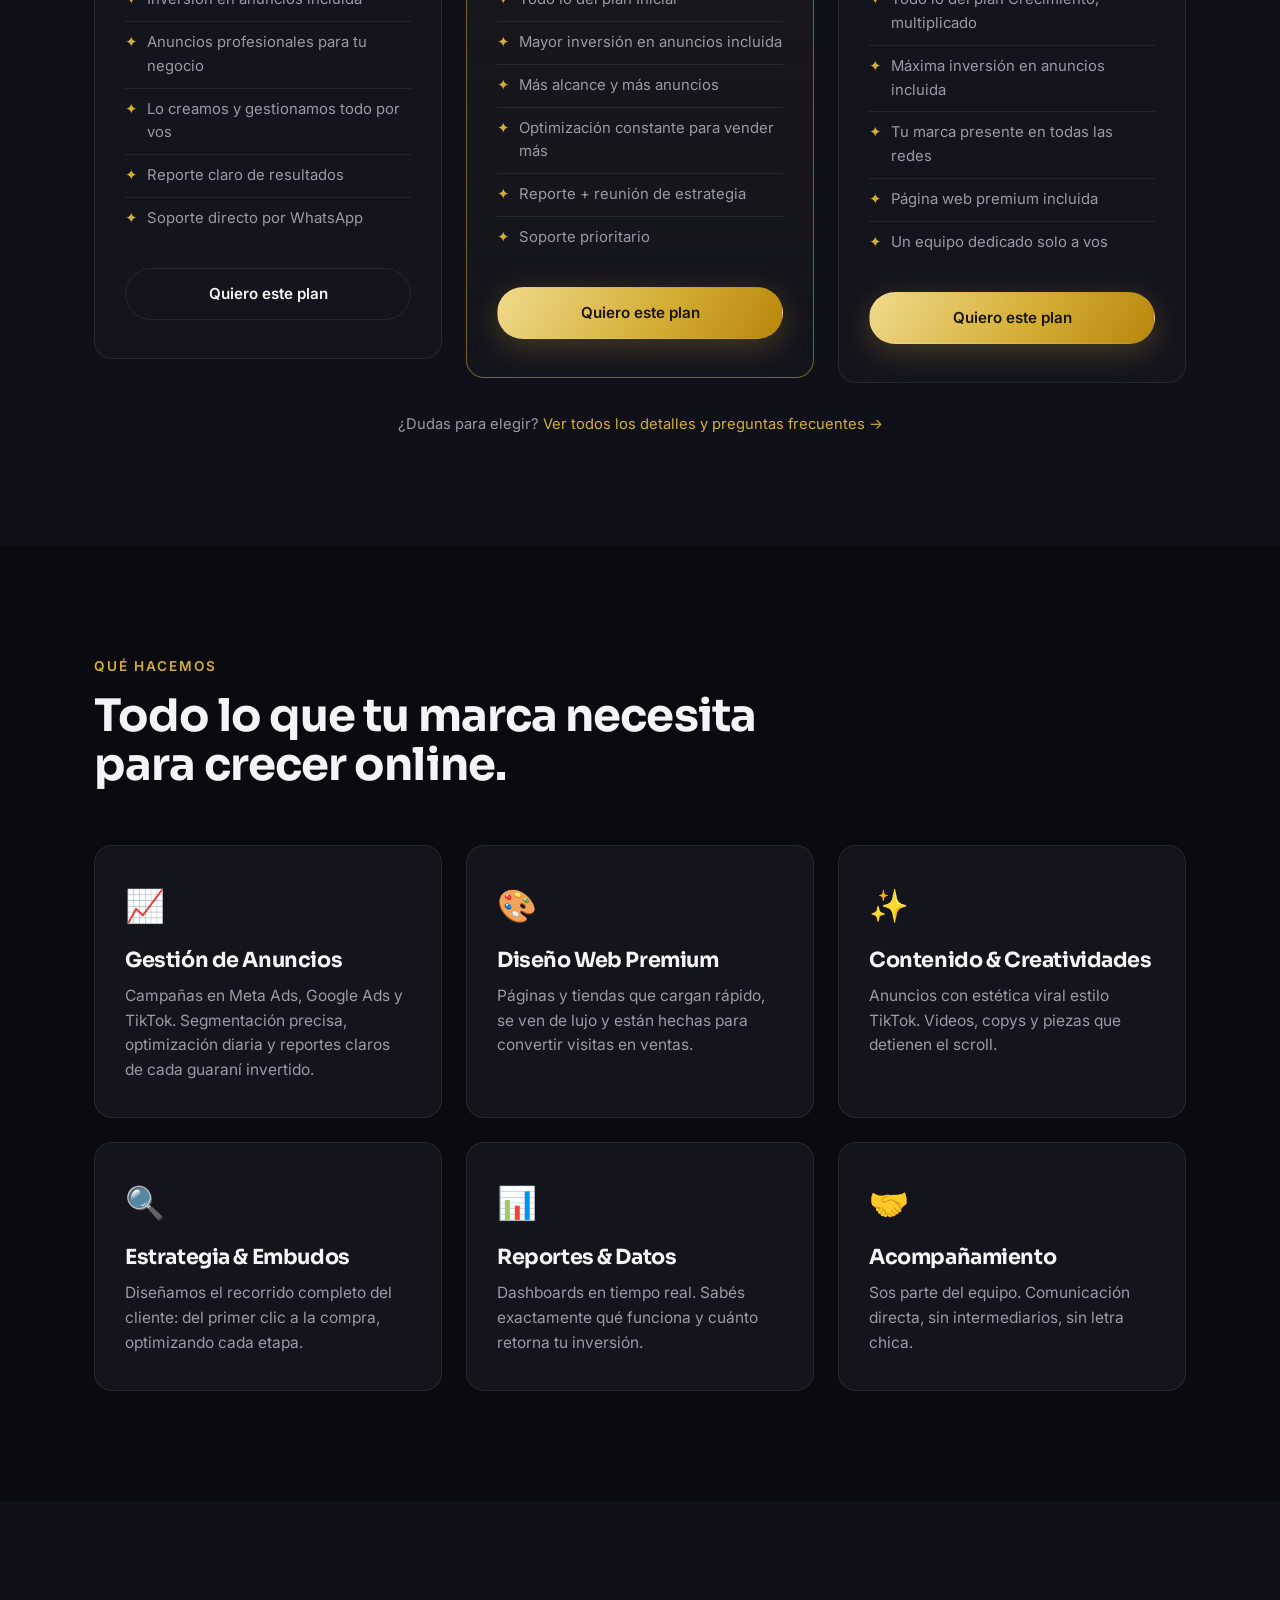
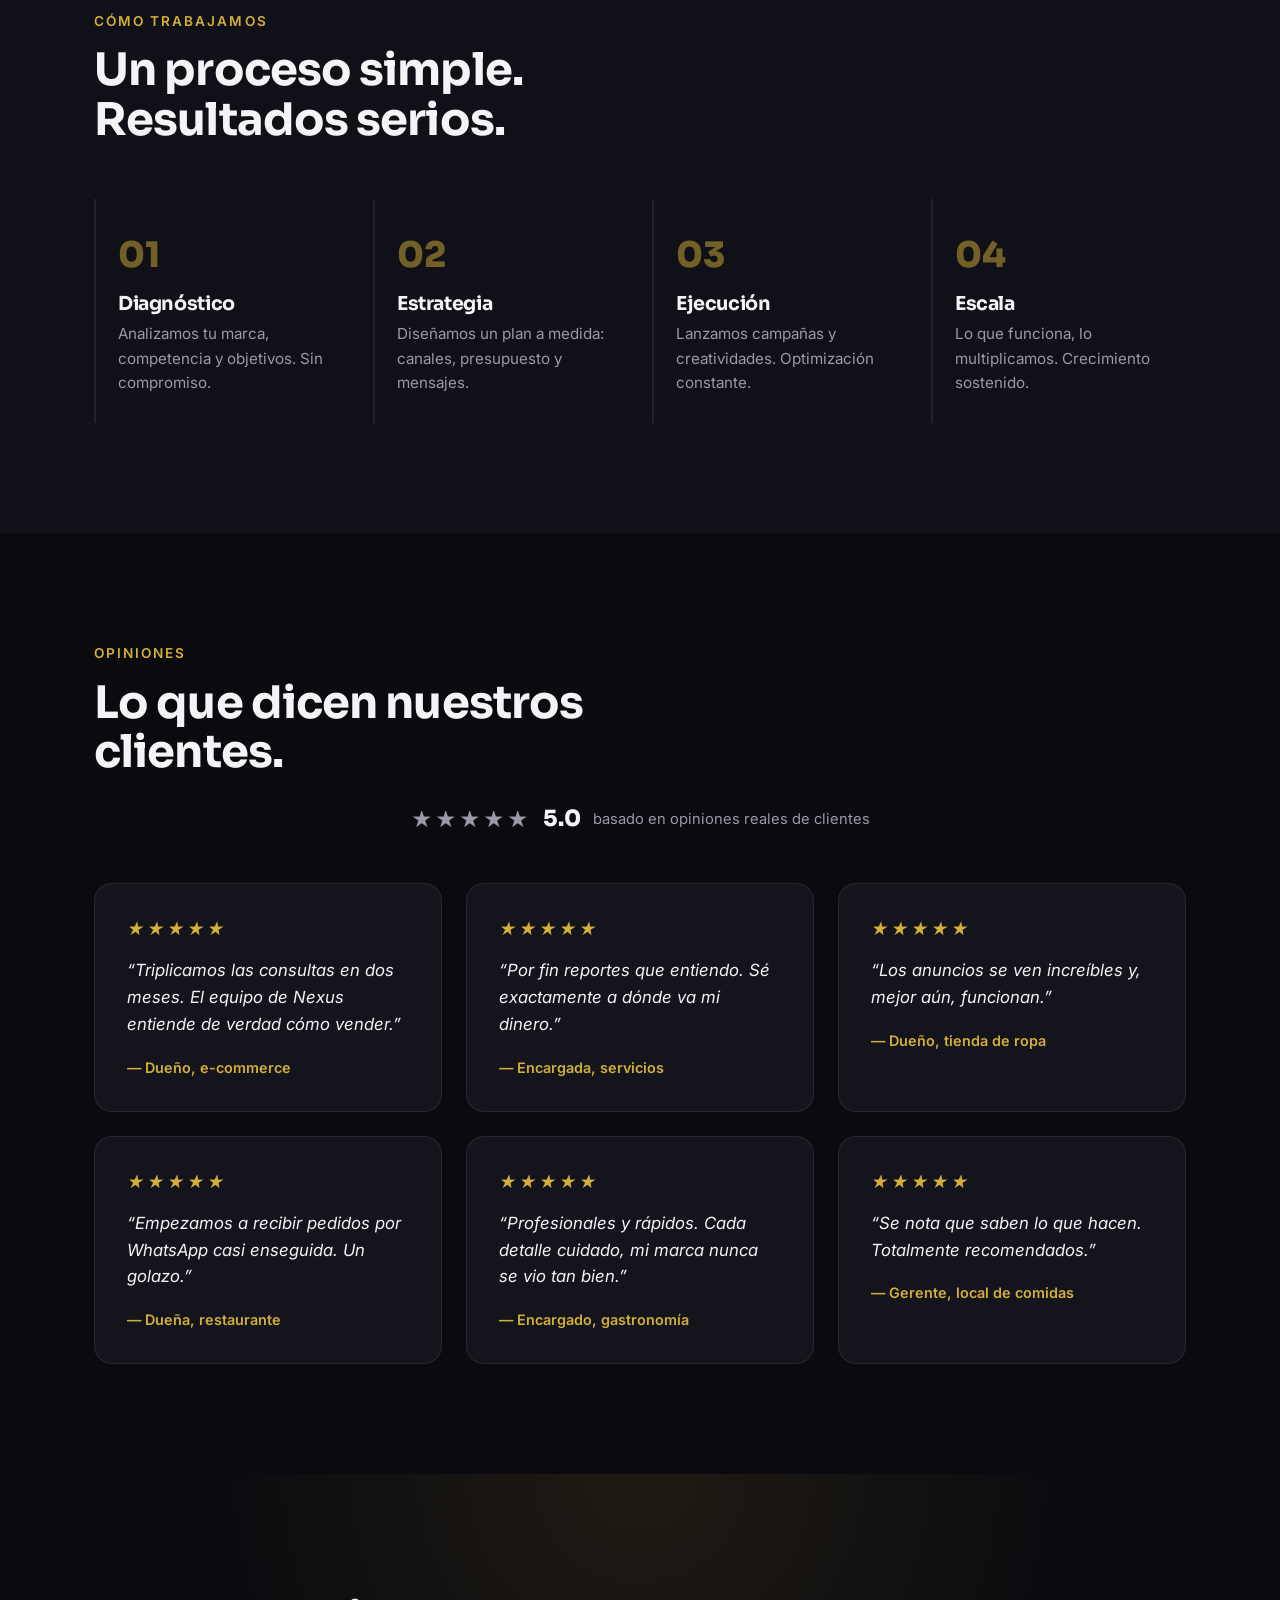
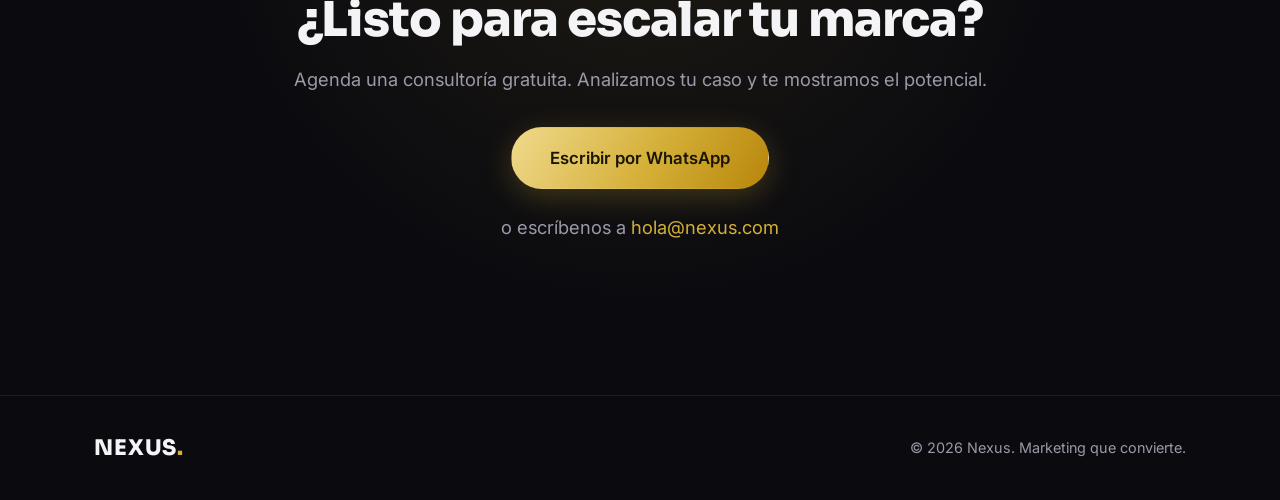
==== commit 0b0e96a9: "Da color de marca y letras alternadas a la barra de confianza - Cada marca con su color (Mc amarillo" ====
--- a/index.html
+++ b/index.html
@@ -50,11 +50,11 @@
     <div class="container">
       <p class="trust__label reveal">Marcas que confían en nosotros</p>
       <div class="trust__logos reveal">
-        <span class="trust__logo">McDonald's</span>
-        <span class="trust__logo">Lomilandia</span>
-        <span class="trust__logo">Mostaza</span>
-        <span class="trust__logo">El Cafetero</span>
-        <span class="trust__logo">Artesanos Café</span>
+        <span class="brand" data-color="#FFC72C">McDonald's</span>
+        <span class="brand" data-color="#E2231A">Lomilandia</span>
+        <span class="brand" data-color="#E6A700">Mostaza</span>
+        <span class="brand" data-color="#C89B6A">El Cafetero</span>
+        <span class="brand" data-color="#C89B6A">Artesanos Café</span>
         <span class="trust__more">y más negocios locales</span>
       </div>
     </div>
--- a/css/styles.css
+++ b/css/styles.css
@@ -72,6 +72,10 @@
   opacity:.6;letter-spacing:.01em;transition:.25s}
 .trust__logo:hover{opacity:1;color:var(--gold)}
 .trust__more{color:var(--muted);font-size:.95rem;font-style:italic;opacity:.7}
+.brand{font-family:'Sora',sans-serif;font-weight:800;font-size:1.5rem;letter-spacing:.01em;
+  display:inline-flex;transition:.25s;cursor:default}
+.brand:hover{transform:translateY(-3px)}
+.brand span{transition:.25s}
 
 /* SECTIONS */
 .section{padding:110px 0}
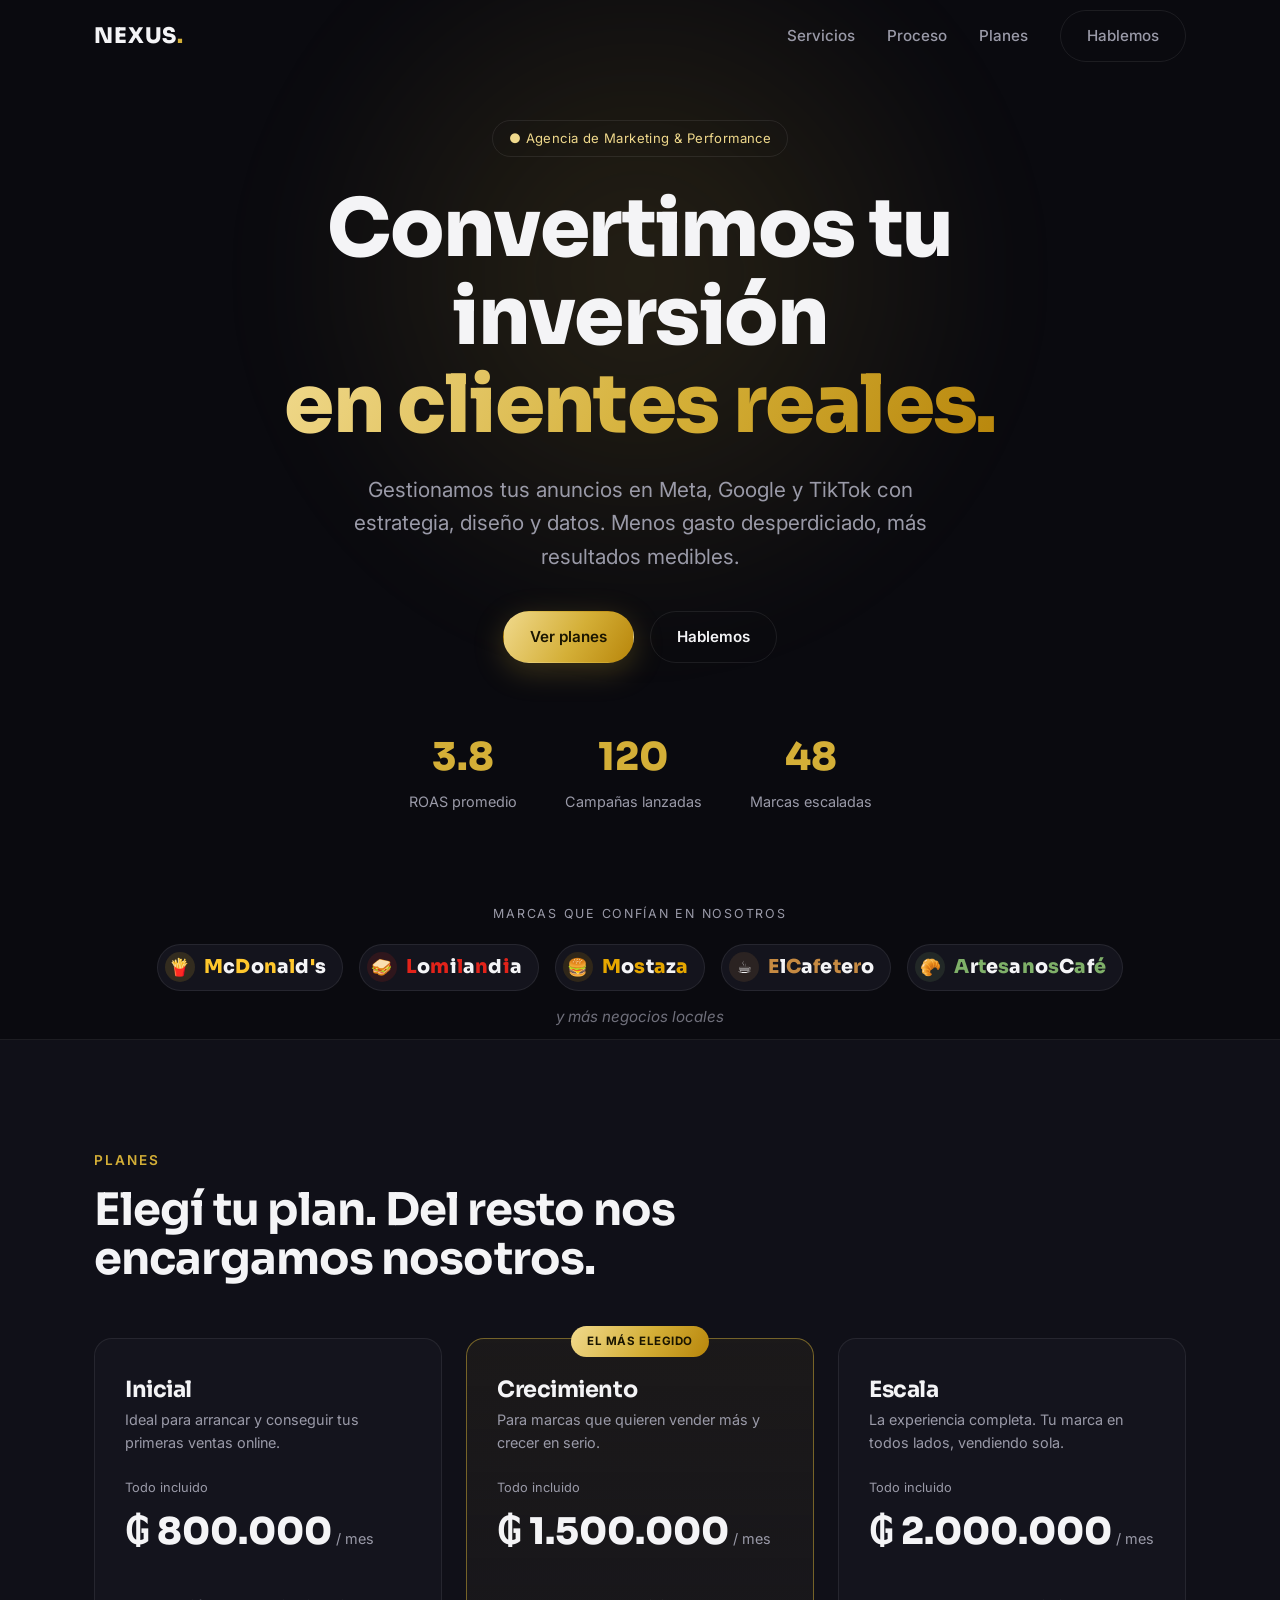
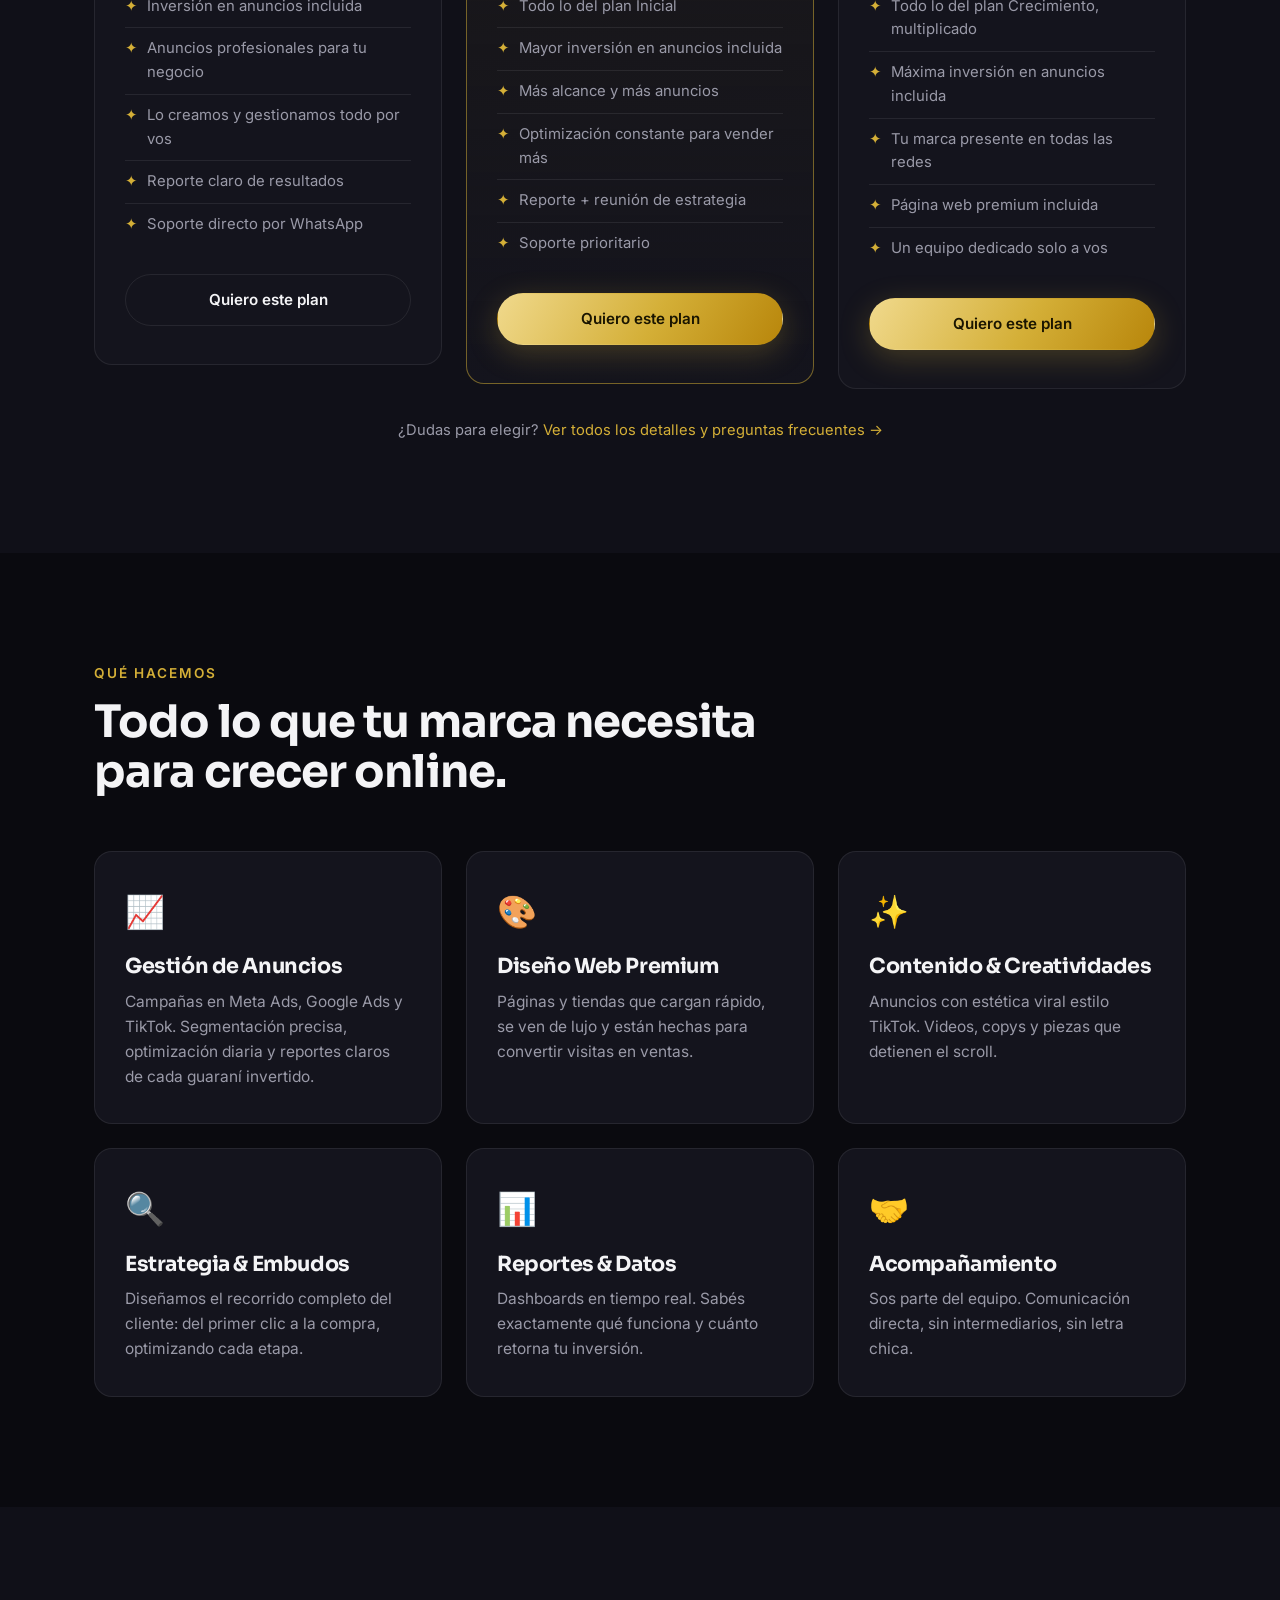
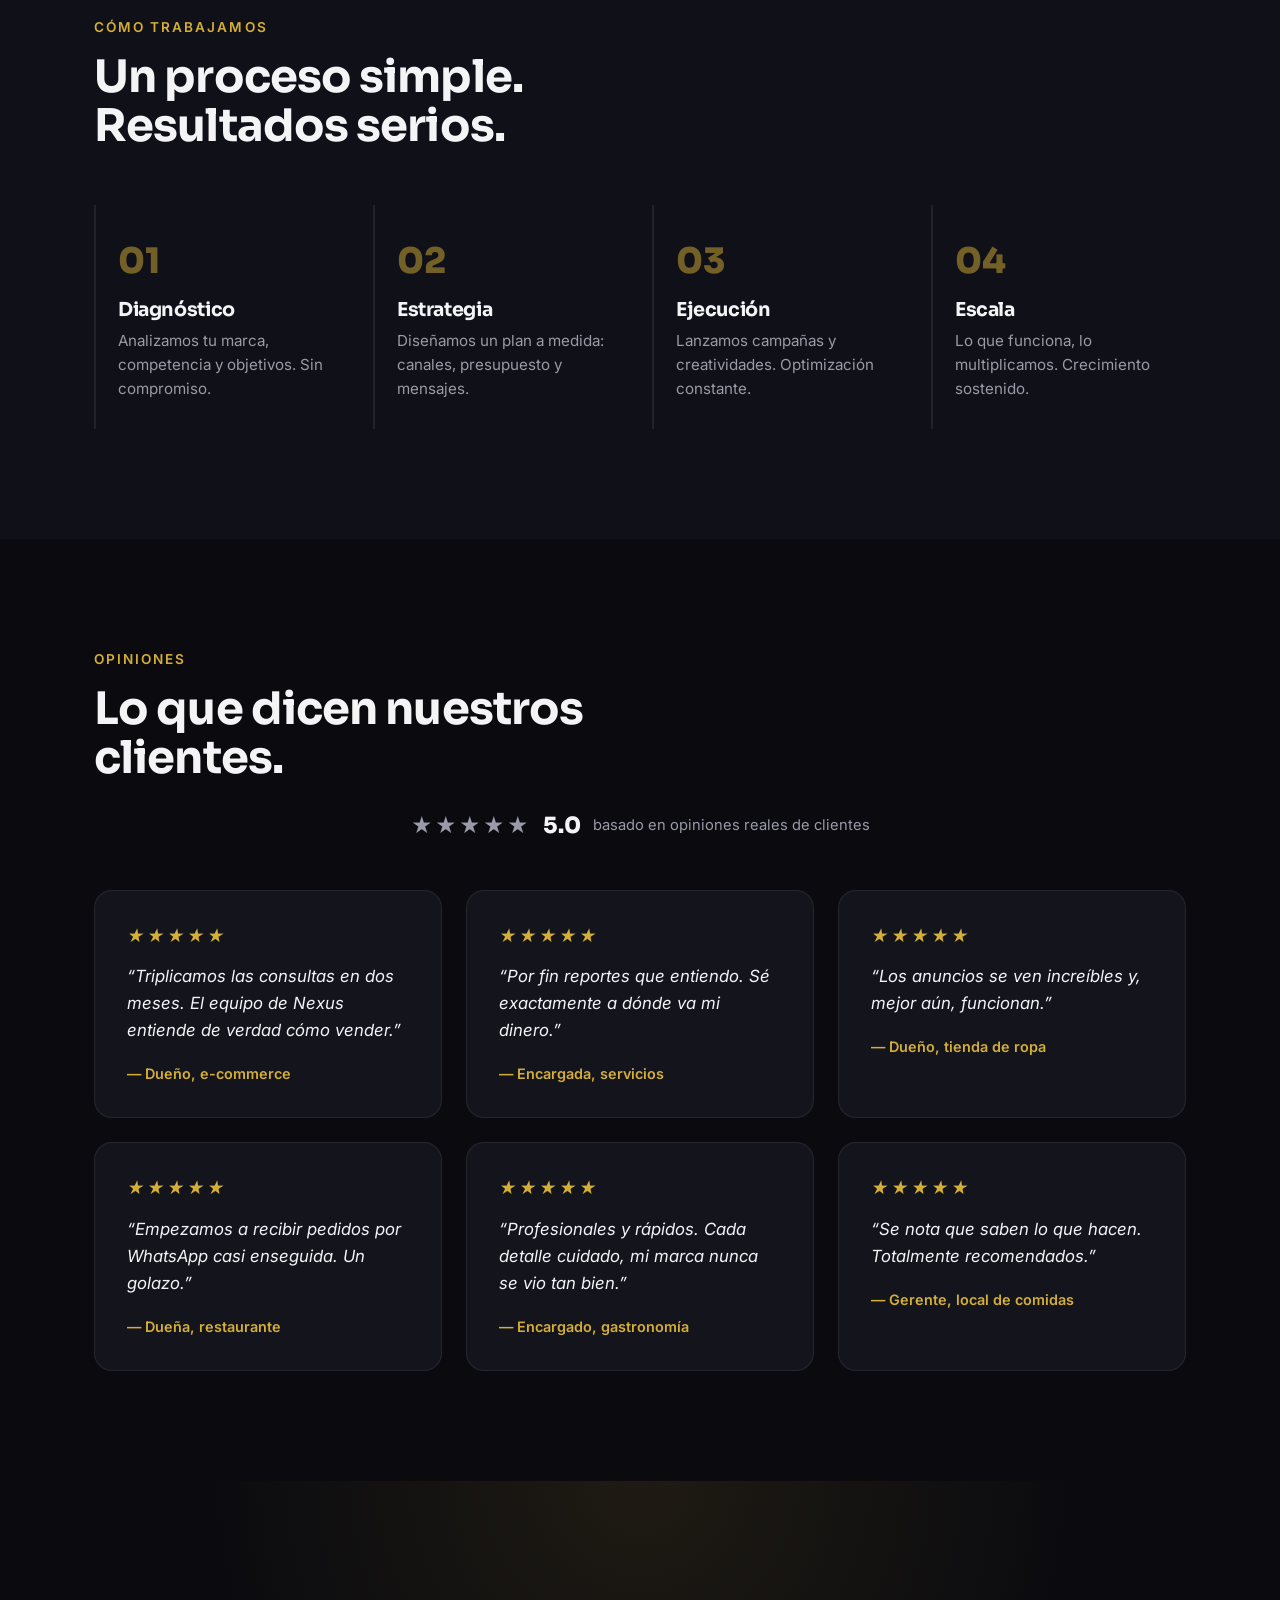
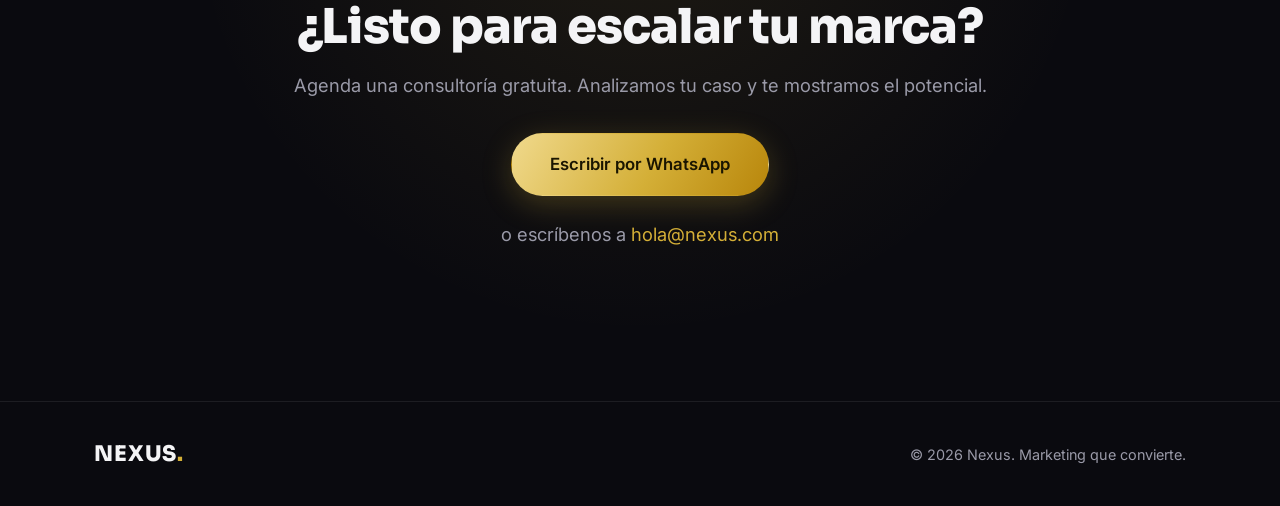
==== commit b9c9370b: "Pone icono-logo a cada marca y cambia el color de las cafeterias - Chips con emblema por marca (frit" ====
--- a/index.html
+++ b/index.html
@@ -50,11 +50,11 @@
     <div class="container">
       <p class="trust__label reveal">Marcas que confían en nosotros</p>
       <div class="trust__logos reveal">
-        <span class="brand" data-color="#FFC72C">McDonald's</span>
-        <span class="brand" data-color="#E2231A">Lomilandia</span>
-        <span class="brand" data-color="#E6A700">Mostaza</span>
-        <span class="brand" data-color="#C89B6A">El Cafetero</span>
-        <span class="brand" data-color="#C89B6A">Artesanos Café</span>
+        <span class="brand-chip"><span class="brand-ico" style="background:#FFC72C22">🍟</span><span class="brand" data-color="#FFC72C">McDonald's</span></span>
+        <span class="brand-chip"><span class="brand-ico" style="background:#E2231A22">🥪</span><span class="brand" data-color="#E2231A">Lomilandia</span></span>
+        <span class="brand-chip"><span class="brand-ico" style="background:#E6A70022">🍔</span><span class="brand" data-color="#E6A700">Mostaza</span></span>
+        <span class="brand-chip"><span class="brand-ico" style="background:#C68A4222">☕</span><span class="brand" data-color="#C68A42">El Cafetero</span></span>
+        <span class="brand-chip"><span class="brand-ico" style="background:#7FB06922">🥐</span><span class="brand" data-color="#7FB069">Artesanos Café</span></span>
         <span class="trust__more">y más negocios locales</span>
       </div>
     </div>
--- a/css/styles.css
+++ b/css/styles.css
@@ -67,14 +67,18 @@
 .trust{padding:30px 0 10px;border-bottom:1px solid var(--line)}
 .trust__label{text-align:center;color:var(--muted);font-size:.78rem;letter-spacing:.14em;
   text-transform:uppercase;margin-bottom:20px}
-.trust__logos{display:flex;flex-wrap:wrap;justify-content:center;align-items:center;gap:16px 42px}
+.trust__logos{display:flex;flex-wrap:wrap;justify-content:center;align-items:center;gap:14px 16px}
 .trust__logo{font-family:'Sora',sans-serif;font-weight:700;font-size:1.3rem;color:var(--text);
   opacity:.6;letter-spacing:.01em;transition:.25s}
 .trust__logo:hover{opacity:1;color:var(--gold)}
 .trust__more{color:var(--muted);font-size:.95rem;font-style:italic;opacity:.7}
-.brand{font-family:'Sora',sans-serif;font-weight:800;font-size:1.5rem;letter-spacing:.01em;
-  display:inline-flex;transition:.25s;cursor:default}
-.brand:hover{transform:translateY(-3px)}
+.brand-chip{display:inline-flex;align-items:center;gap:9px;padding:7px 16px 7px 7px;
+  border:1px solid var(--line);border-radius:999px;background:var(--card);transition:.25s}
+.brand-chip:hover{transform:translateY(-3px);border-color:rgba(212,175,55,.35);box-shadow:0 12px 30px rgba(0,0,0,.35)}
+.brand-ico{width:30px;height:30px;border-radius:50%;display:inline-flex;align-items:center;
+  justify-content:center;font-size:1.05rem;flex-shrink:0}
+.brand{font-family:'Sora',sans-serif;font-weight:800;font-size:1.2rem;letter-spacing:.01em;
+  display:inline-flex;cursor:default}
 .brand span{transition:.25s}
 
 /* SECTIONS */
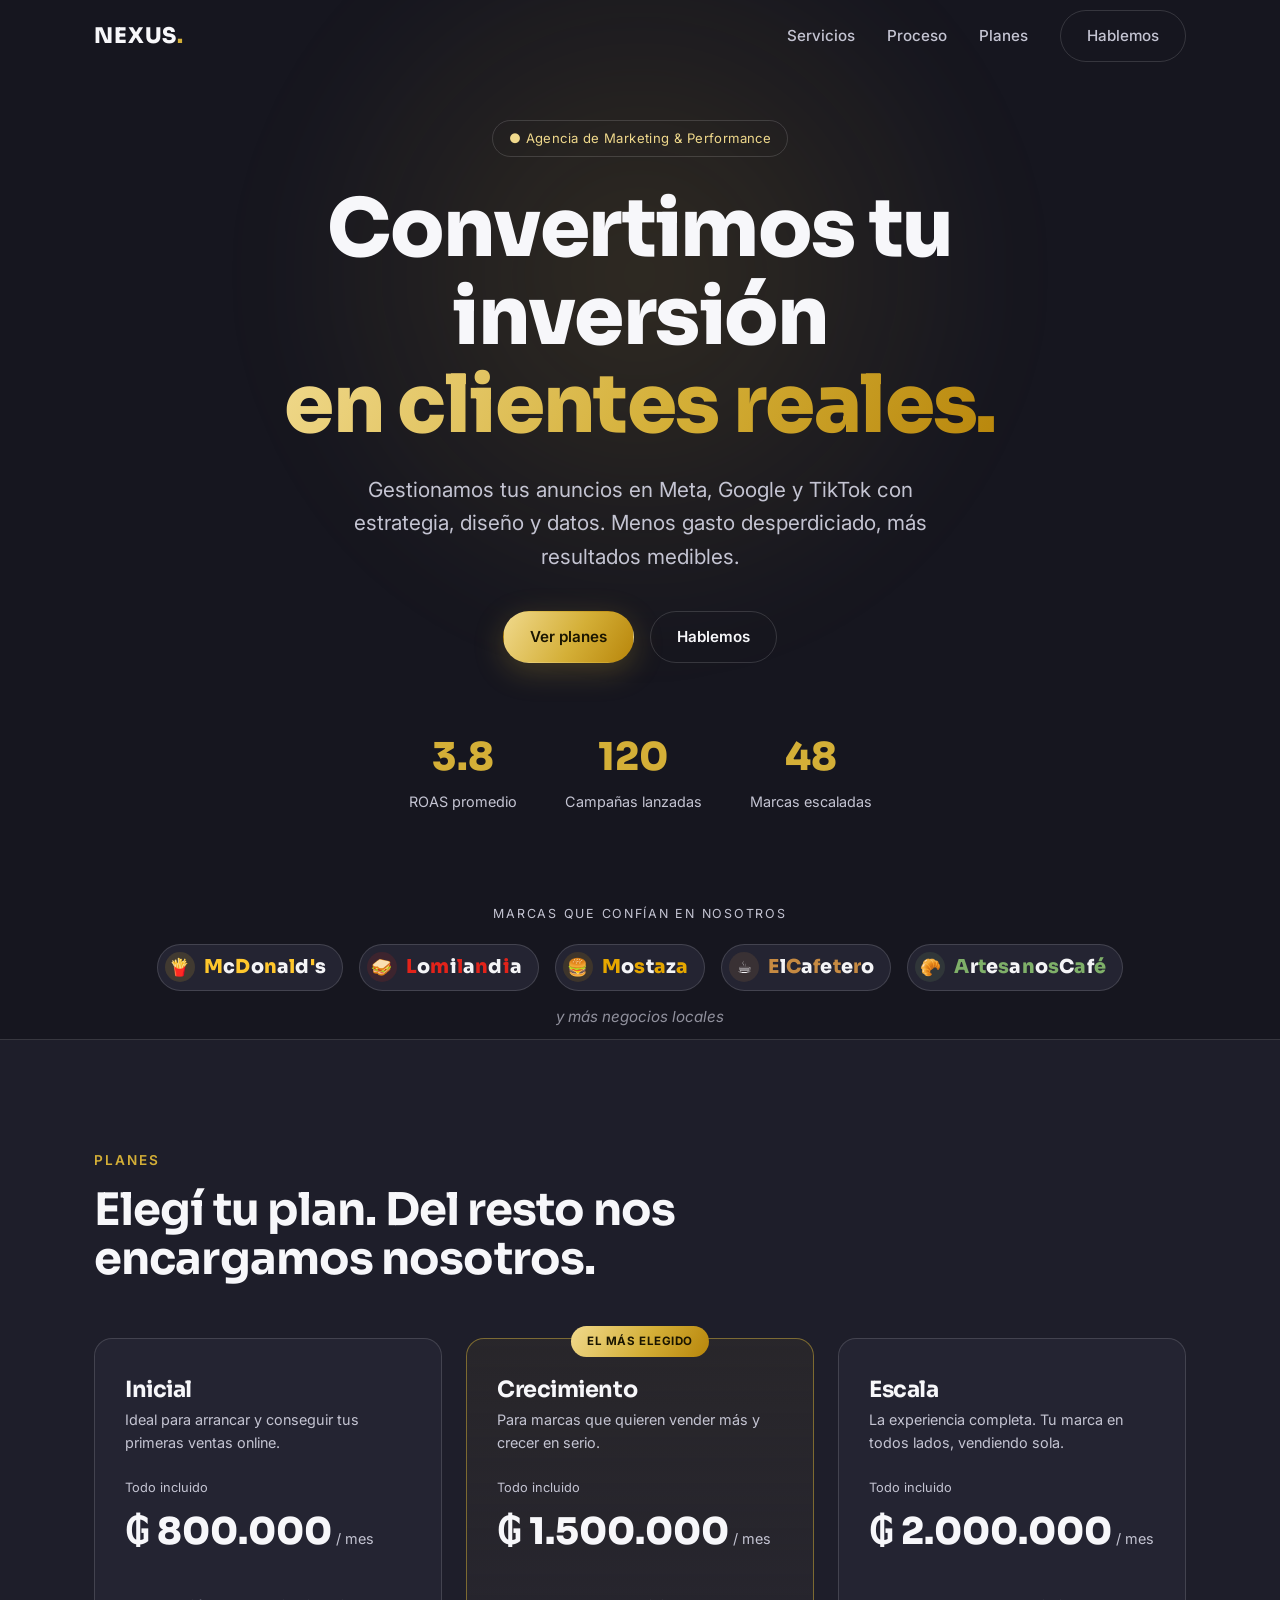
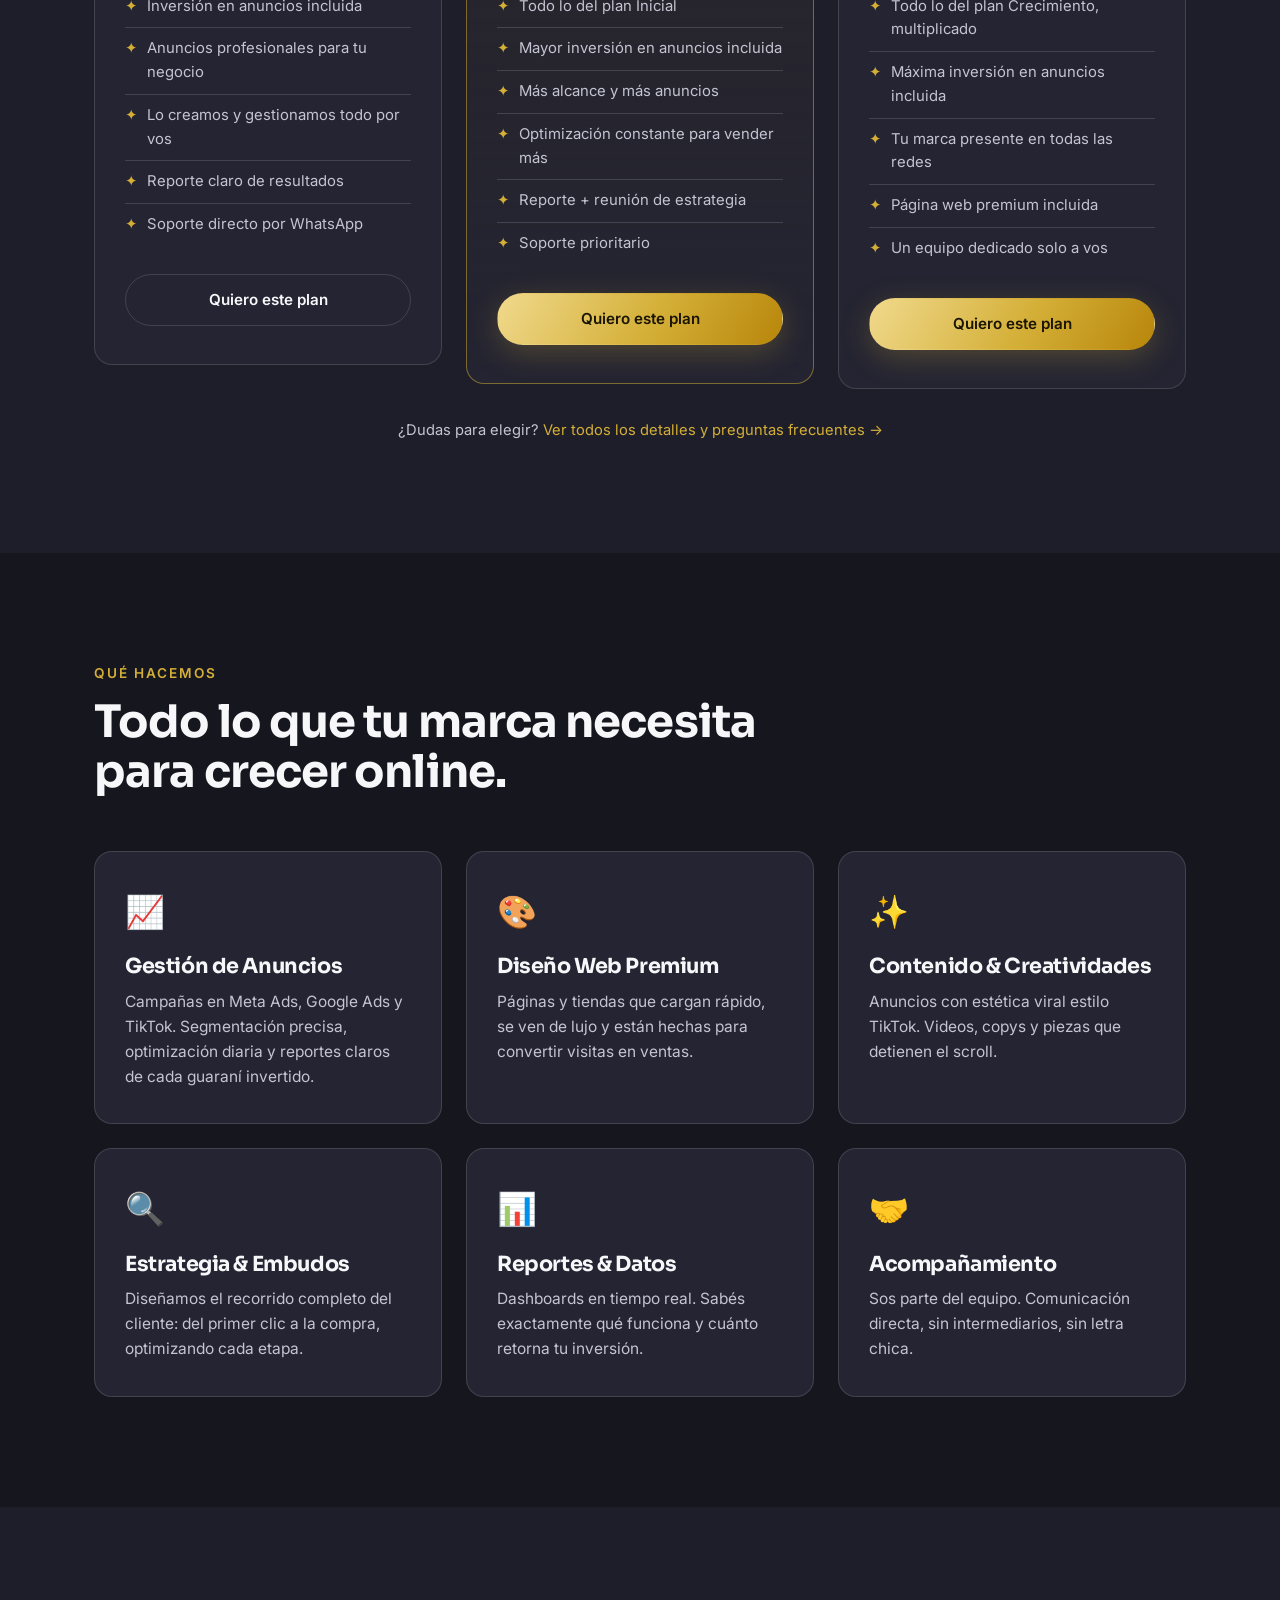
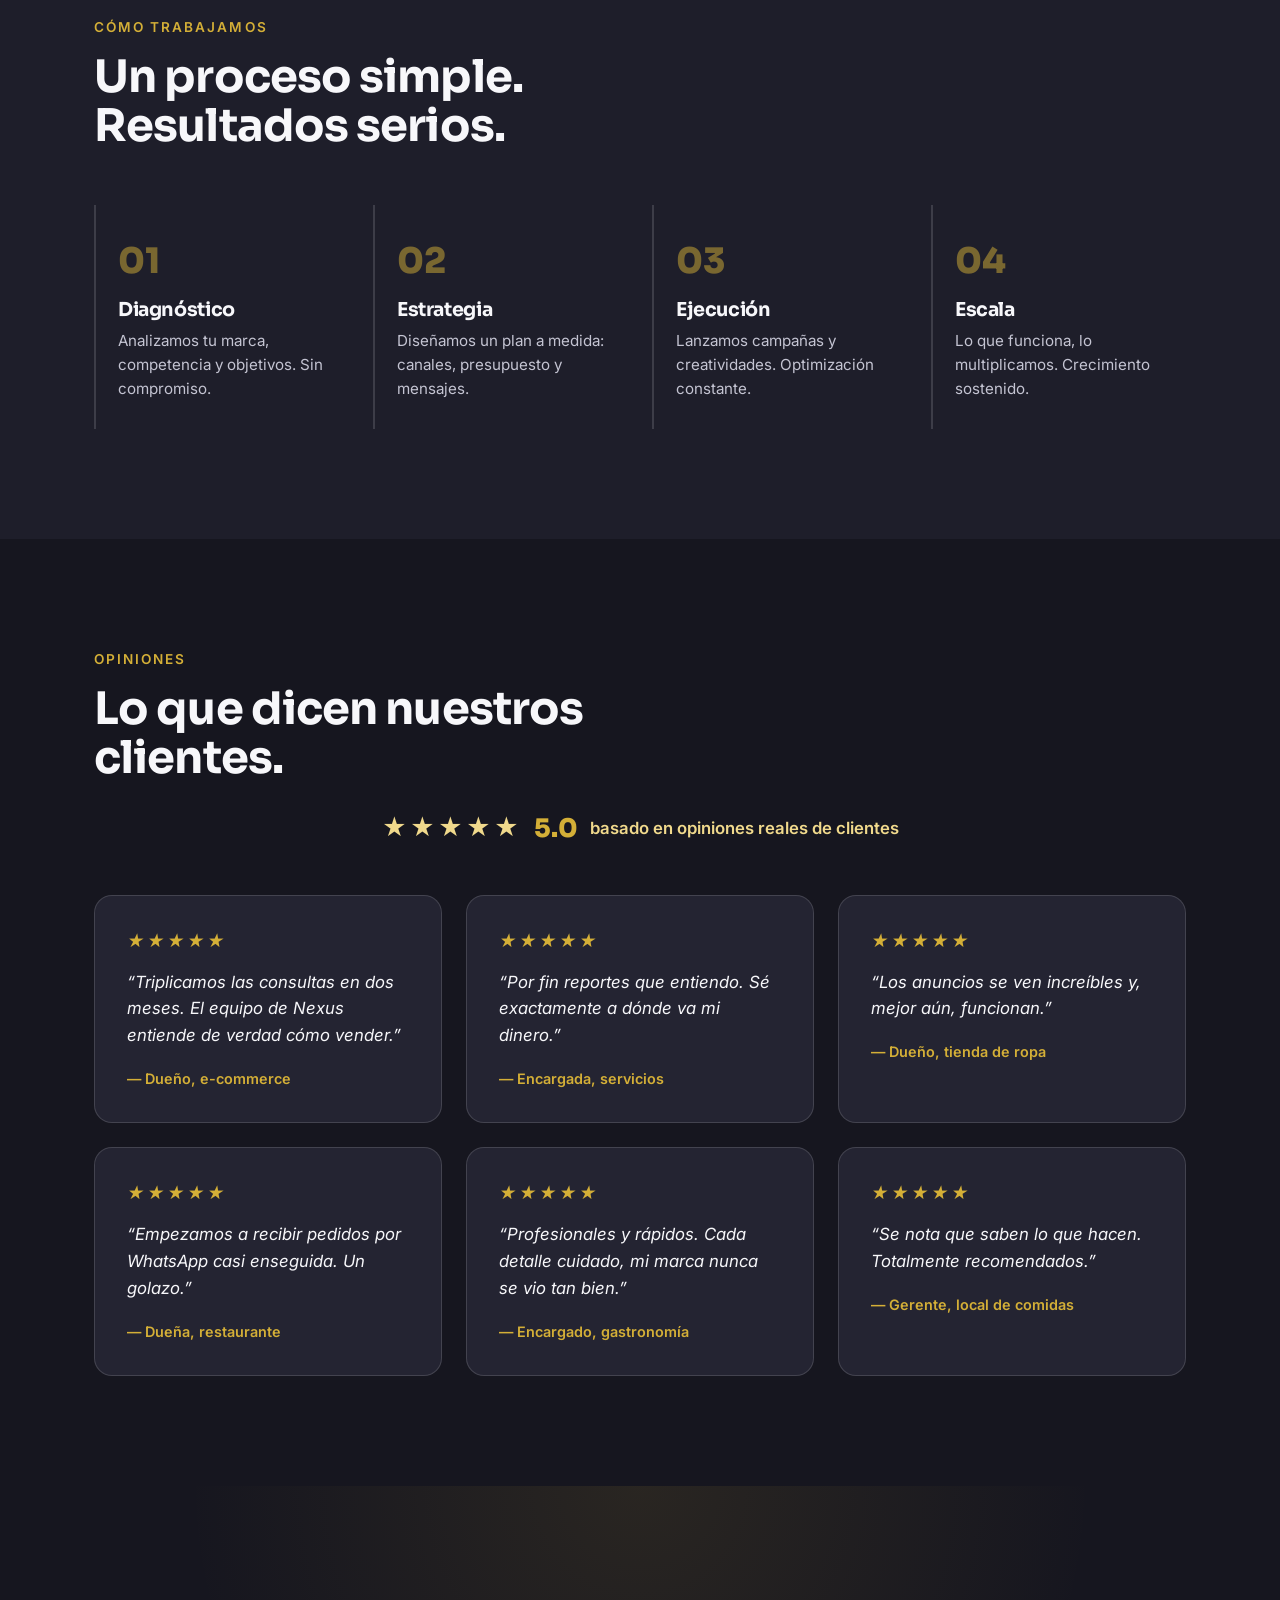
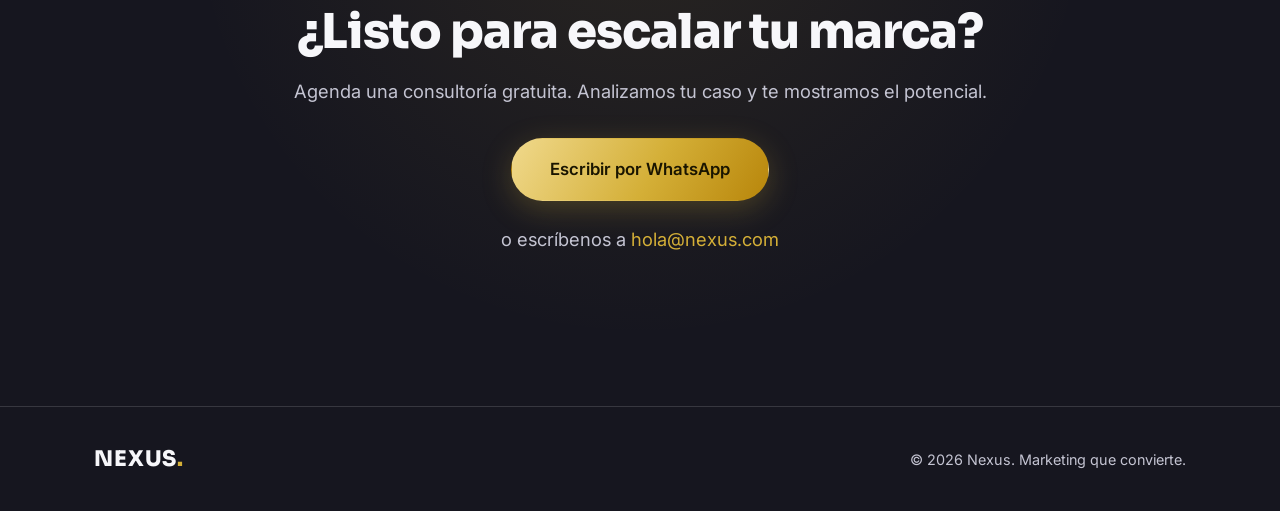
==== commit 6498aeb0: "Cache-busting de CSS/JS y rating en amarillo mas visible - Agrega ?v=2 a styles.css y main.js en ind" ====
--- a/index.html
+++ b/index.html
@@ -8,7 +8,7 @@
   <link rel="preconnect" href="https://fonts.googleapis.com" />
   <link rel="preconnect" href="https://fonts.gstatic.com" crossorigin />
   <link href="https://fonts.googleapis.com/css2?family=Sora:wght@400;600;700;800&family=Inter:wght@400;500;600&display=swap" rel="stylesheet" />
-  <link rel="stylesheet" href="css/styles.css" />
+  <link rel="stylesheet" href="css/styles.css?v=2" />
 </head>
 <body>
 
@@ -220,6 +220,6 @@
     </div>
   </footer>
 
-  <script src="js/main.js"></script>
+  <script src="js/main.js?v=2"></script>
 </body>
 </html>
--- a/css/styles.css
+++ b/css/styles.css
@@ -1,11 +1,11 @@
 /* ===== NEXUS — Premium Marketing Landing ===== */
 :root{
-  --bg:#0a0a0f;
-  --bg-soft:#101018;
-  --card:#14141d;
-  --line:rgba(255,255,255,.08);
-  --text:#f4f4f6;
-  --muted:#9a9aa8;
+  --bg:#16161f;
+  --bg-soft:#1e1e2a;
+  --card:#242432;
+  --line:rgba(255,255,255,.14);
+  --text:#f7f7fa;
+  --muted:#c4c4d2;
   --gold:#d4af37;
   --gold-soft:#f0d98c;
   --grad:linear-gradient(120deg,#f0d98c,#d4af37 55%,#b8860b);
@@ -112,9 +112,9 @@
 .quote cite{display:block;margin-top:18px;color:var(--gold);font-size:.9rem;font-style:normal;font-weight:600}
 .stars{color:var(--gold);font-size:1.05rem;letter-spacing:3px;margin-bottom:14px}
 .rating{display:flex;align-items:center;justify-content:center;gap:12px;flex-wrap:wrap;margin:-30px 0 46px}
-.rating .stars{margin:0;font-size:1.3rem}
-.rating strong{font-family:'Sora';font-size:1.4rem;font-weight:800;color:var(--text)}
-.rating span{color:var(--muted);font-size:.92rem}
+.rating .stars{margin:0;font-size:1.5rem}
+.rating strong{font-family:'Sora';font-size:1.6rem;font-weight:800;color:var(--gold)}
+.rating span{color:var(--gold-soft);font-size:1.05rem;font-weight:600}
 
 /* CTA */
 .cta{padding:120px 0;text-align:center;
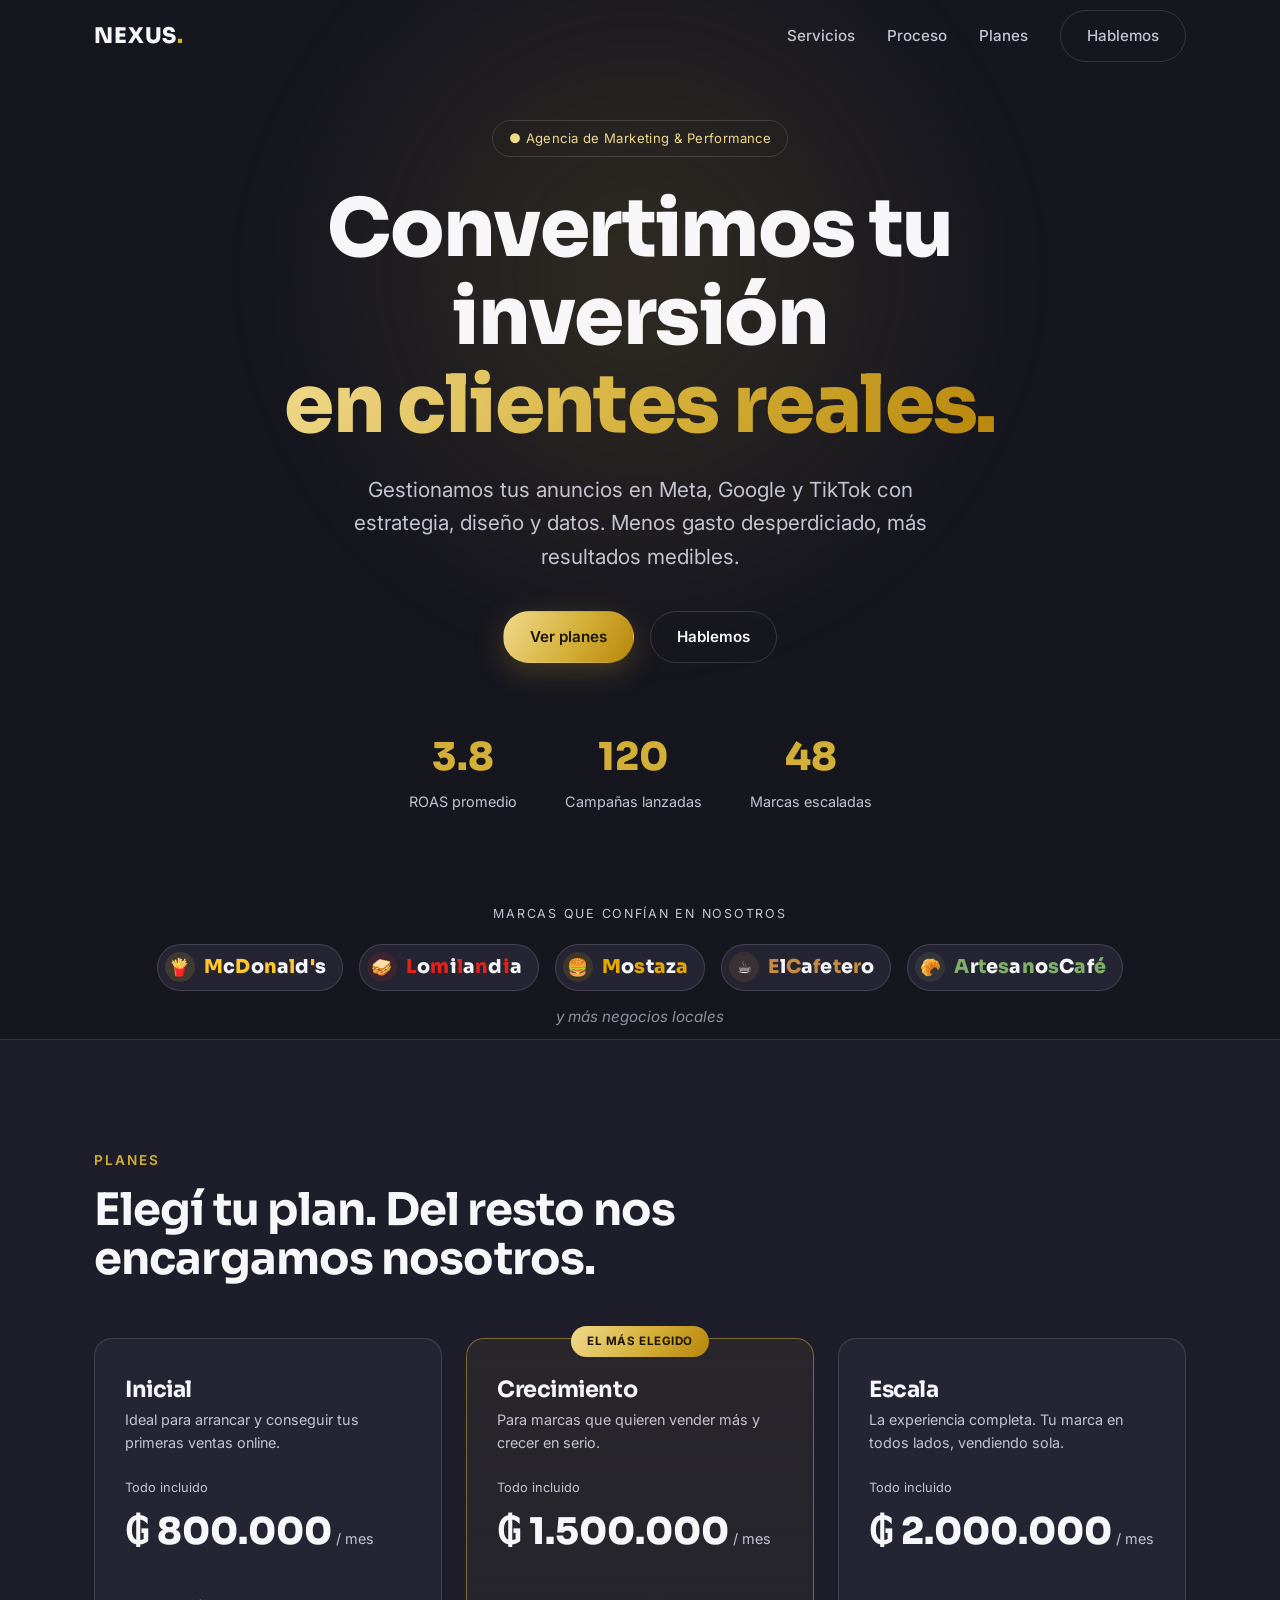
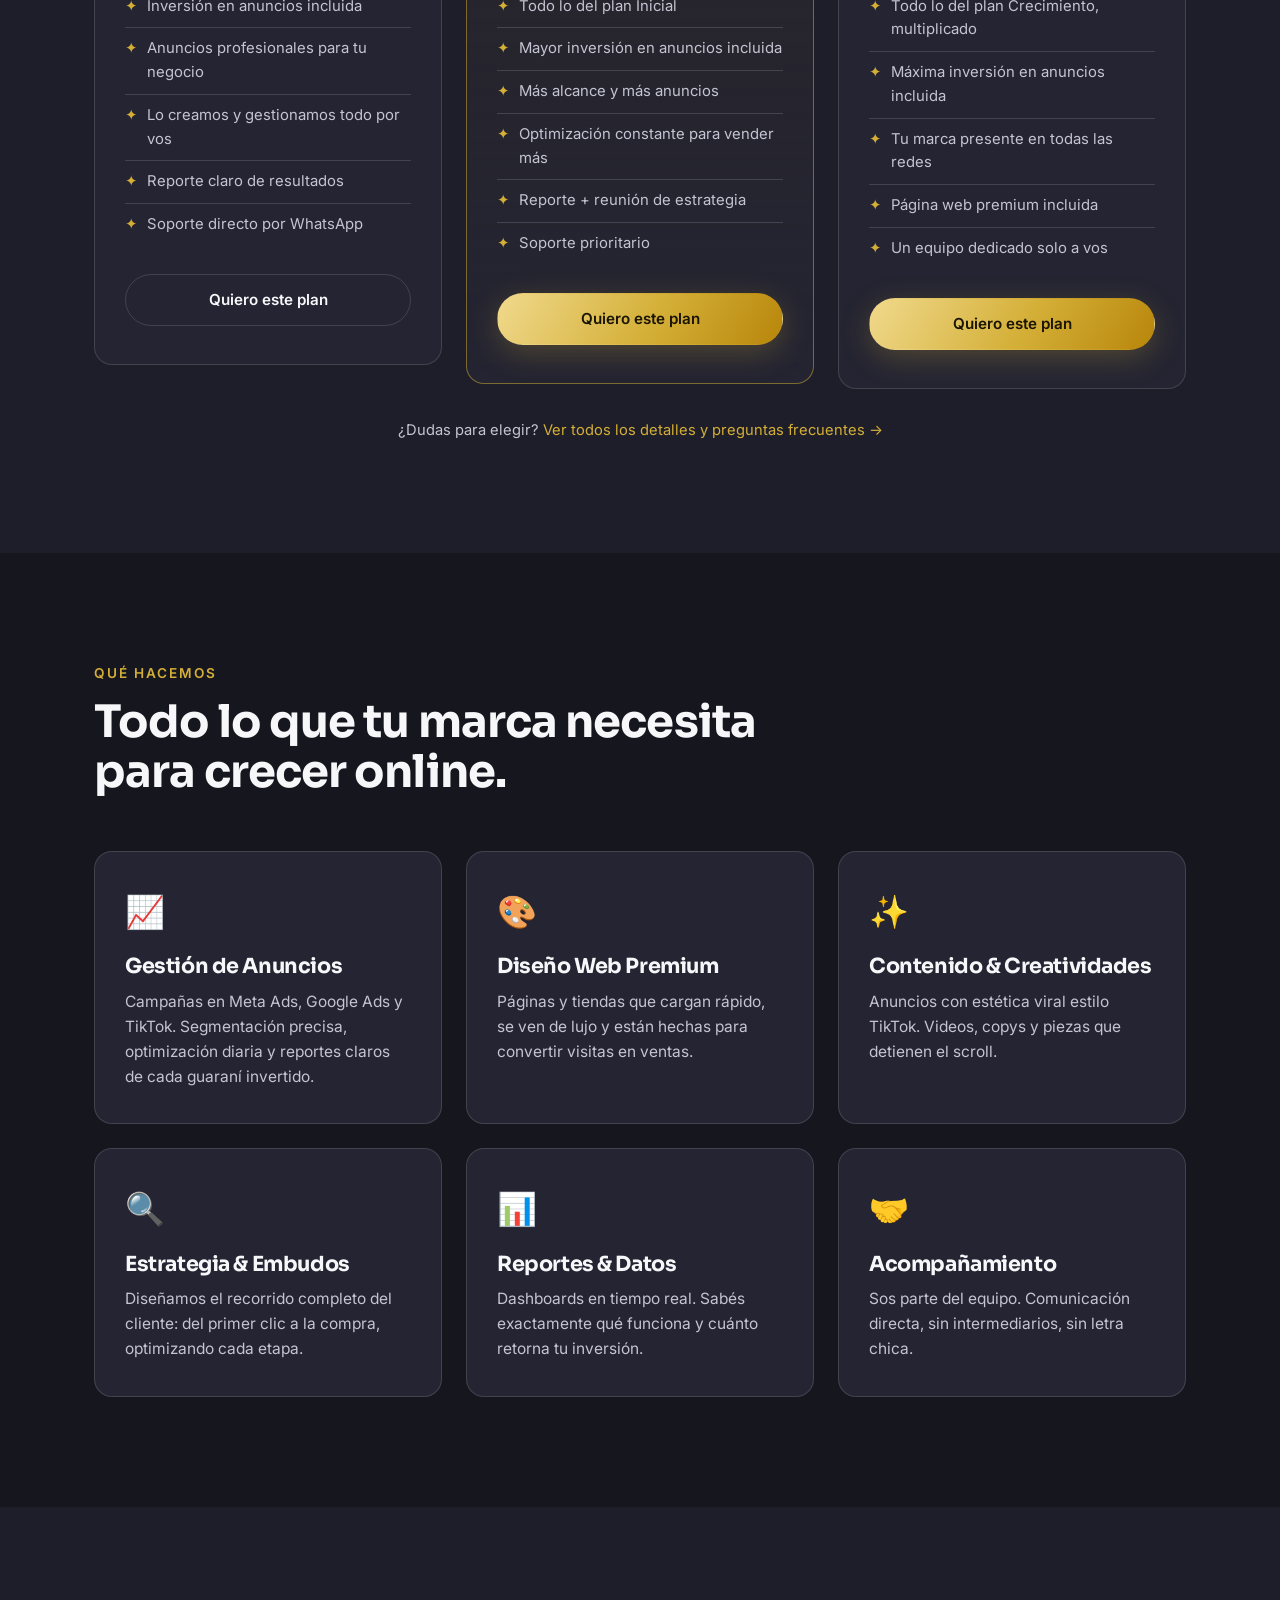
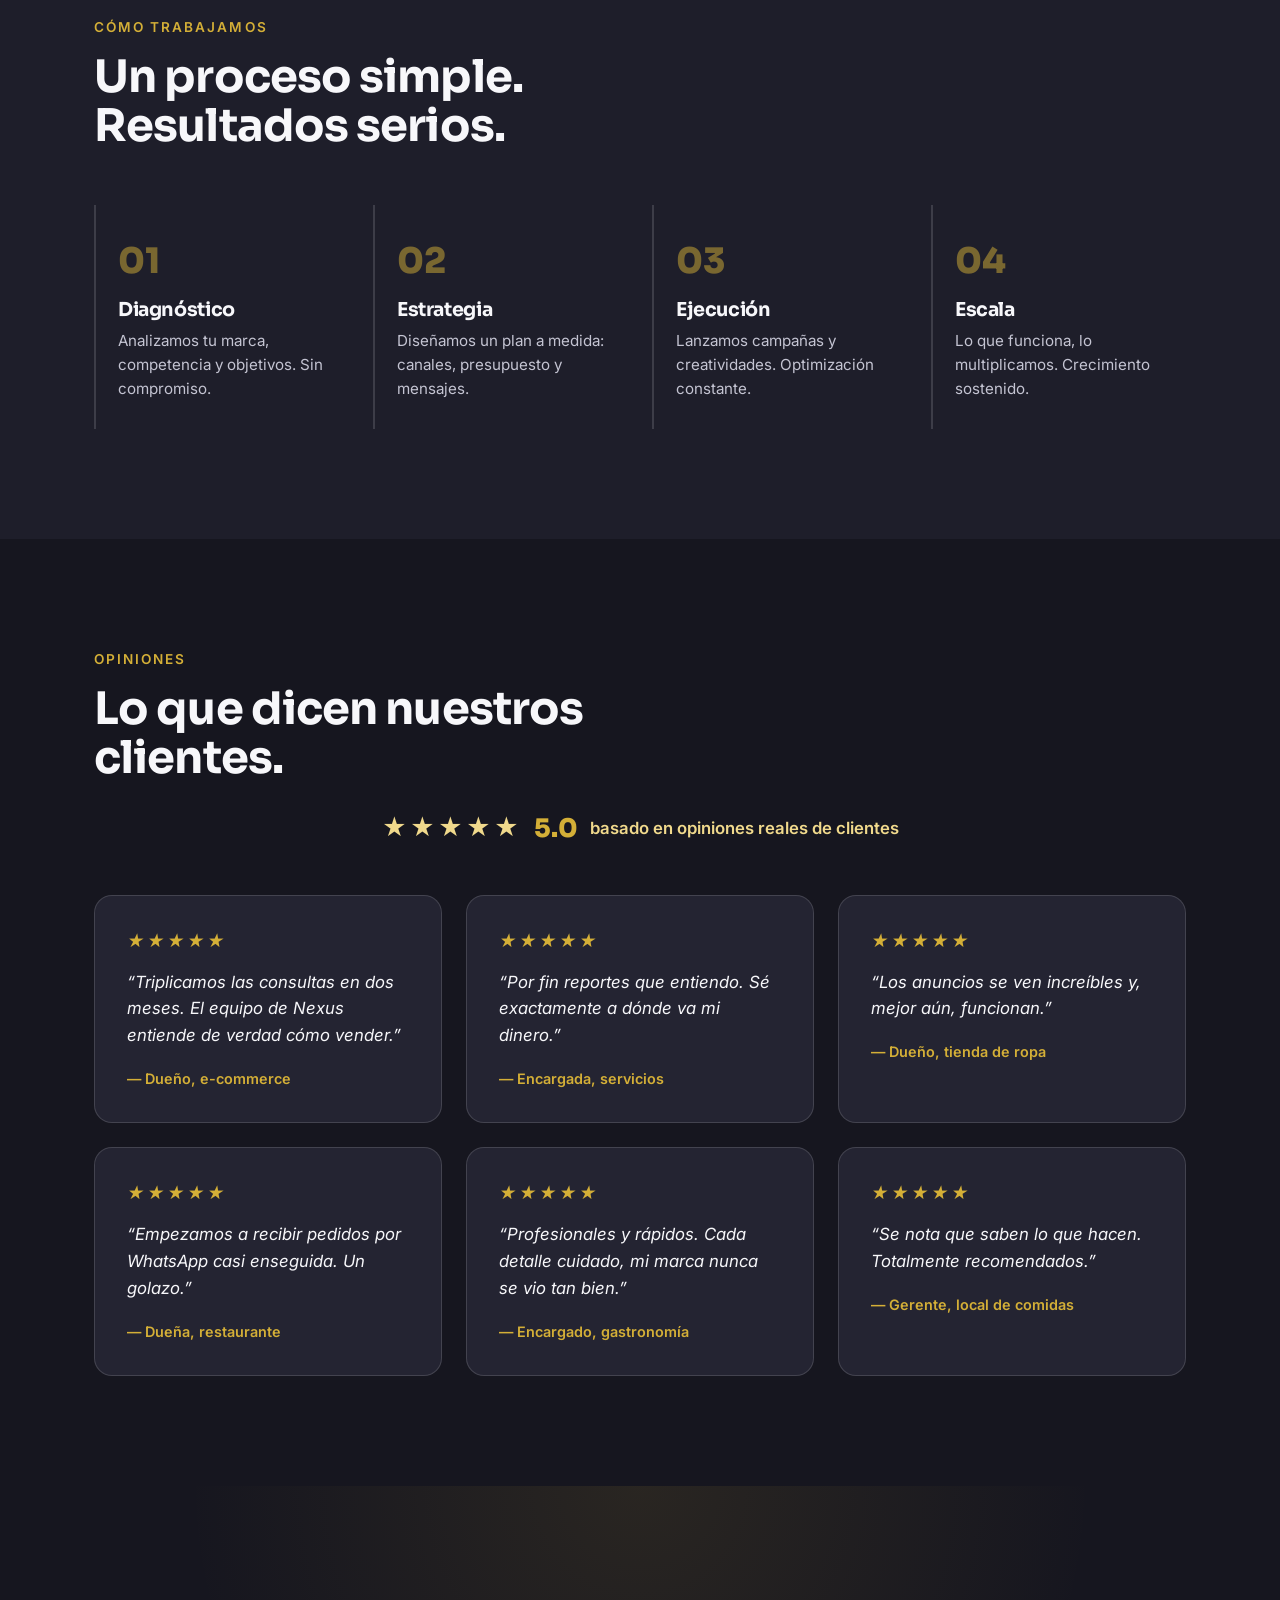
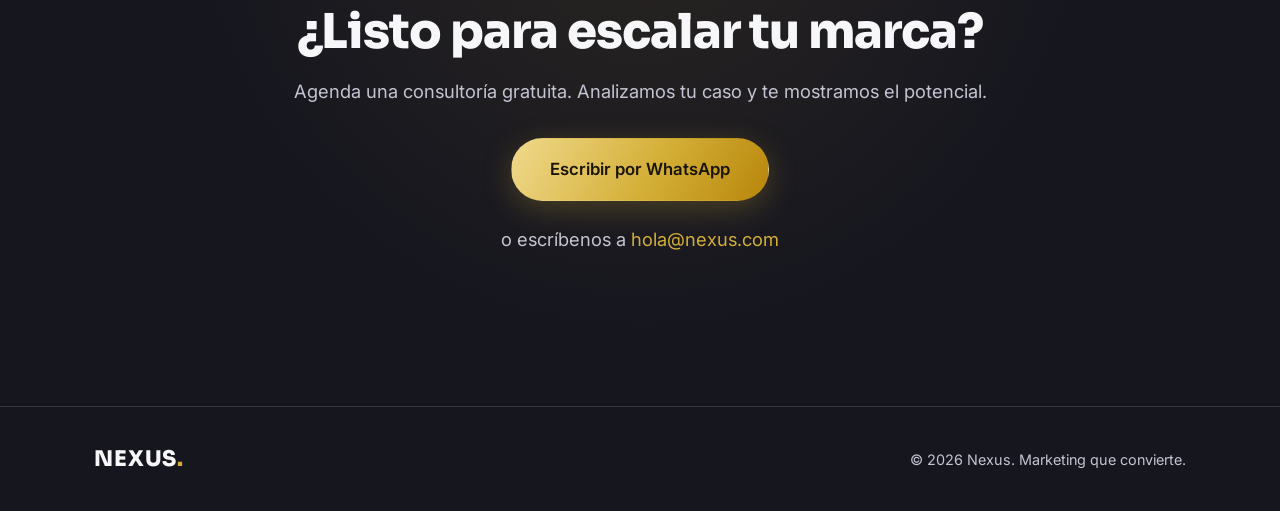
==== commit e4fe20aa: "Pule el acabado y arregla el menu movil - Menu movil por clase .open (antes acumulaba estilos con cs" ====
--- a/index.html
+++ b/index.html
@@ -8,7 +8,7 @@
   <link rel="preconnect" href="https://fonts.googleapis.com" />
   <link rel="preconnect" href="https://fonts.gstatic.com" crossorigin />
   <link href="https://fonts.googleapis.com/css2?family=Sora:wght@400;600;700;800&family=Inter:wght@400;500;600&display=swap" rel="stylesheet" />
-  <link rel="stylesheet" href="css/styles.css?v=2" />
+  <link rel="stylesheet" href="css/styles.css?v=3" />
 </head>
 <body>
 
@@ -220,6 +220,6 @@
     </div>
   </footer>
 
-  <script src="js/main.js?v=2"></script>
+  <script src="js/main.js?v=3"></script>
 </body>
 </html>
--- a/css/styles.css
+++ b/css/styles.css
@@ -24,6 +24,12 @@
 a{color:inherit;text-decoration:none}
 .grad{background:var(--grad);-webkit-background-clip:text;background-clip:text;color:transparent}
 
+/* Anclas que no queden ocultas bajo el nav fijo */
+section[id],[id]{scroll-margin-top:90px}
+/* Foco accesible y visible */
+a:focus-visible,.btn:focus-visible,button:focus-visible{
+  outline:2px solid var(--gold);outline-offset:3px;border-radius:8px}
+
 /* NAV */
 .nav{position:fixed;top:0;left:0;right:0;z-index:50;transition:.3s;
   backdrop-filter:blur(0px);border-bottom:1px solid transparent}
@@ -40,7 +46,12 @@
 .btn{display:inline-flex;align-items:center;justify-content:center;gap:8px;
   padding:13px 26px;border-radius:999px;font-weight:600;font-size:.95rem;
   cursor:pointer;transition:.25s;border:1px solid transparent}
-.btn--gold{background:var(--grad);color:#1a1500;box-shadow:0 8px 30px rgba(212,175,55,.25)}
+.btn--gold{background:var(--grad);color:#1a1500;box-shadow:0 8px 30px rgba(212,175,55,.25);
+  position:relative;overflow:hidden;isolation:isolate}
+.btn--gold::after{content:"";position:absolute;top:0;left:-80%;width:55%;height:100%;z-index:-1;
+  background:linear-gradient(120deg,transparent,rgba(255,255,255,.55),transparent);
+  transform:skewX(-20deg);transition:left .6s ease}
+.btn--gold:hover::after{left:140%}
 .btn--gold:hover{transform:translateY(-2px);box-shadow:0 14px 40px rgba(212,175,55,.4)}
 .btn--ghost{border-color:var(--line);color:var(--text)}
 .btn--ghost:hover{border-color:var(--gold);color:var(--gold)}
@@ -52,7 +63,11 @@
 .hero__glow{position:absolute;top:-20%;left:50%;transform:translateX(-50%);
   width:900px;height:900px;border-radius:50%;
   background:radial-gradient(circle,rgba(212,175,55,.14),transparent 60%);
-  filter:blur(40px);pointer-events:none}
+  filter:blur(40px);pointer-events:none;
+  animation:floatGlow 9s ease-in-out infinite}
+@keyframes floatGlow{
+  0%,100%{transform:translateX(-50%) translateY(0) scale(1)}
+  50%{transform:translateX(-50%) translateY(34px) scale(1.06)}}
 .hero__inner{position:relative;text-align:center;max-width:860px}
 .badge{display:inline-block;padding:7px 16px;border:1px solid var(--line);
   border-radius:999px;font-size:.82rem;color:var(--gold-soft);margin-bottom:28px;letter-spacing:.03em}
@@ -201,9 +216,33 @@
   .invest{grid-template-columns:1fr}
 }
 @media(max-width:640px){
-  .nav__links{display:none}
   .nav__toggle{display:block}
+  /* Menú móvil: panel desplegable controlado por la clase .open */
+  .nav__links{display:none;position:absolute;top:64px;right:16px;left:16px;
+    flex-direction:column;align-items:stretch;gap:6px;
+    background:rgba(16,16,24,.97);backdrop-filter:blur(14px);
+    padding:16px;border:1px solid var(--line);border-radius:16px;
+    box-shadow:0 24px 60px rgba(0,0,0,.55)}
+  .nav__links.open{display:flex}
+  .nav__links a{padding:12px 14px;border-radius:10px;font-size:1rem}
+  .nav__links a:hover{background:rgba(255,255,255,.05)}
+  .nav__links .btn{justify-content:center;margin-top:4px}
+
   .grid--3,.steps{grid-template-columns:1fr}
-  .hero__stats{gap:32px}
-  .section{padding:80px 0}
-}
+  .hero__stats{gap:24px 36px}
+  .hero__cta{flex-direction:column;align-items:center}
+  .hero__cta .btn{width:100%;max-width:300px}
+  .brand-chip{padding:6px 13px 6px 6px}
+  .brand{font-size:1rem}
+  .brand-ico{width:26px;height:26px;font-size:.95rem}
+  .section{padding:72px 0}
+  .section h2{margin-bottom:38px}
+  .quote{padding:26px}
+}
+
+/* Respeta la preferencia de menos movimiento del sistema */
+@media(prefers-reduced-motion:reduce){
+  *,*::before,*::after{animation:none!important;
+    transition-duration:.01ms!important;scroll-behavior:auto!important}
+  .reveal{opacity:1;transform:none}
+}
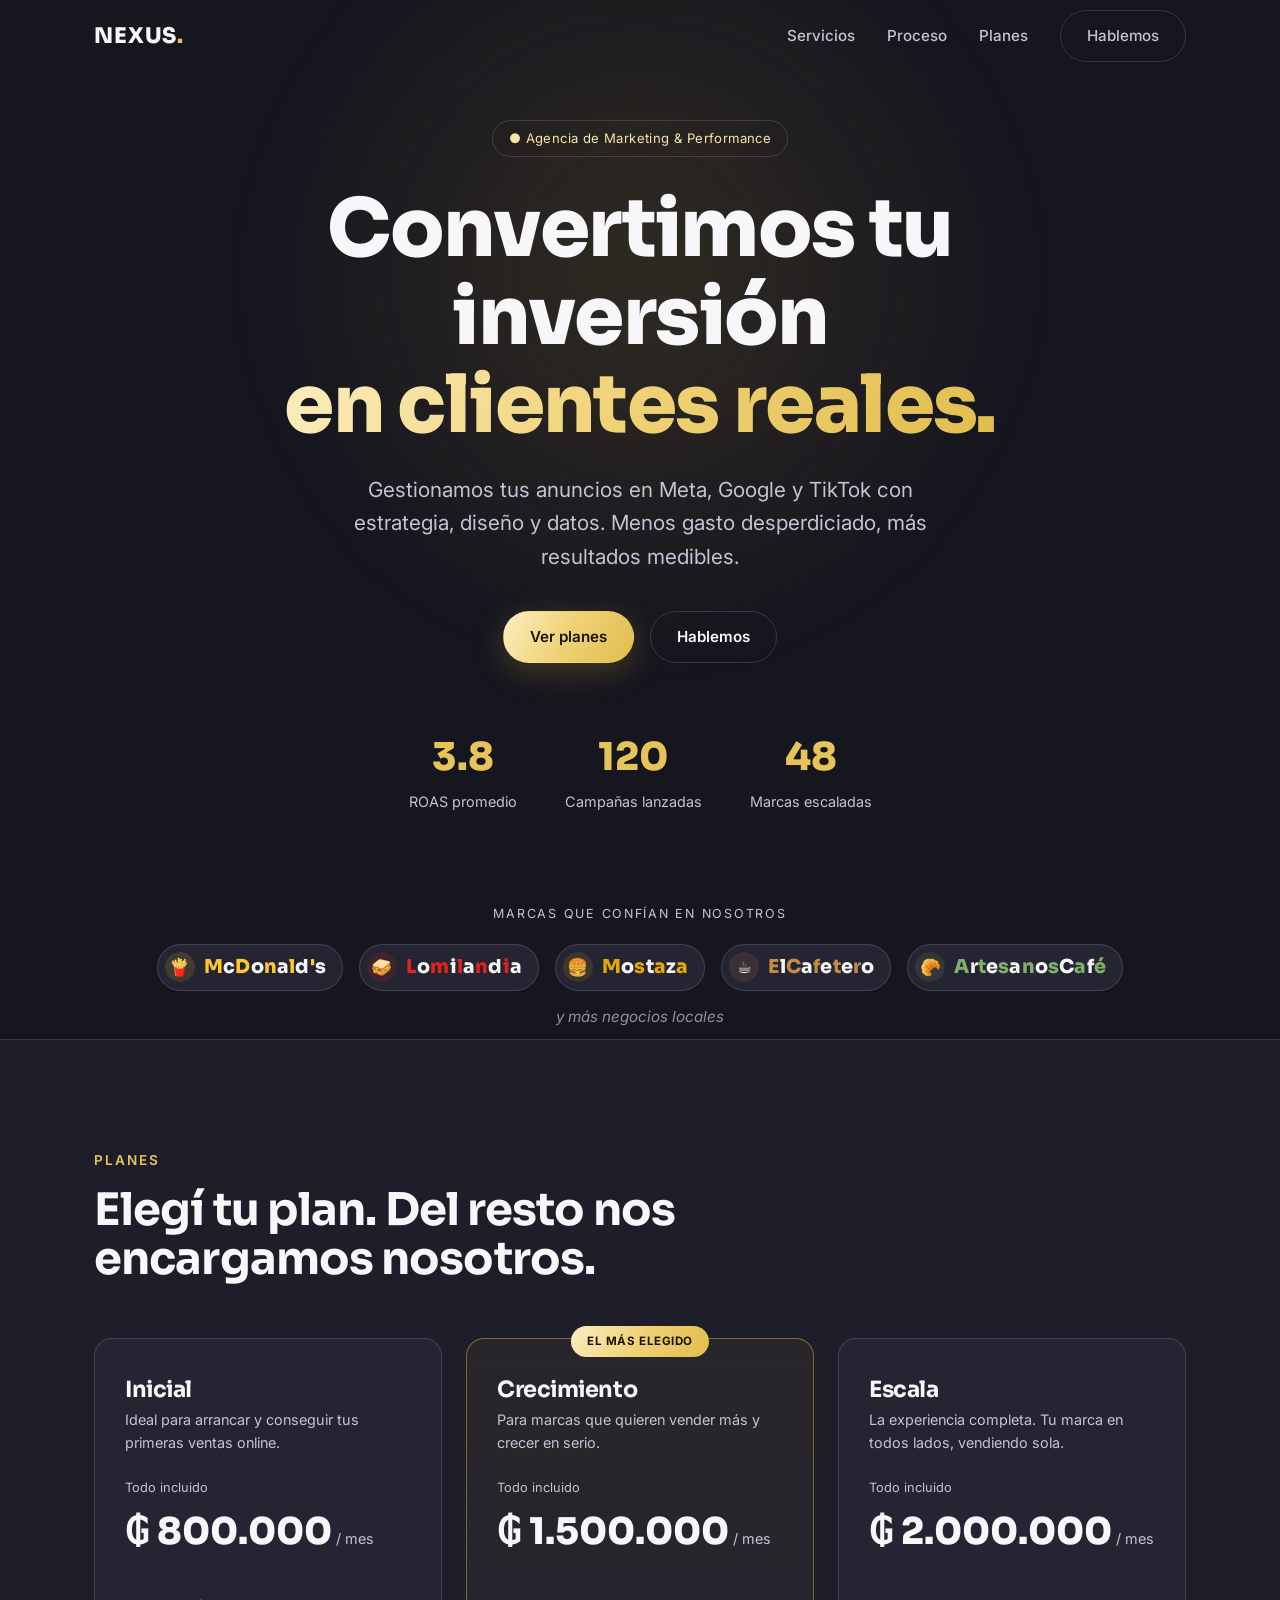
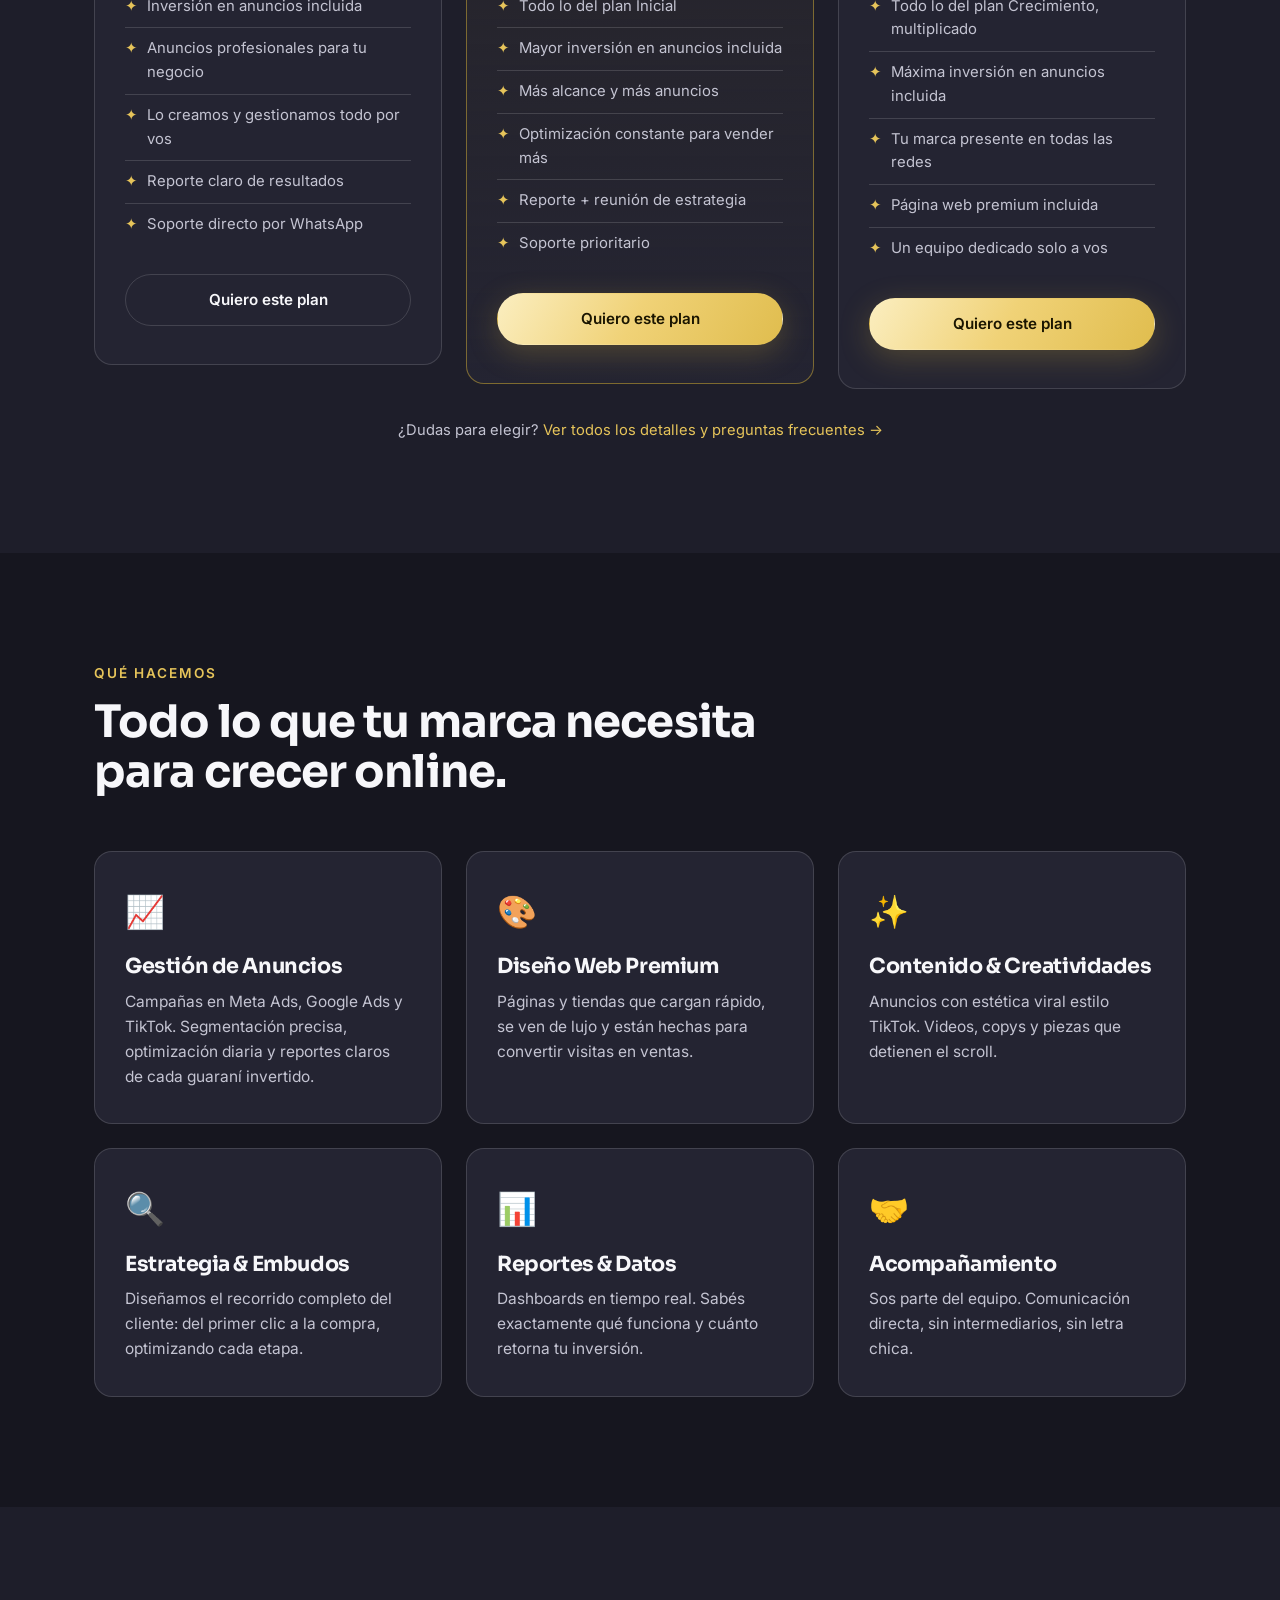
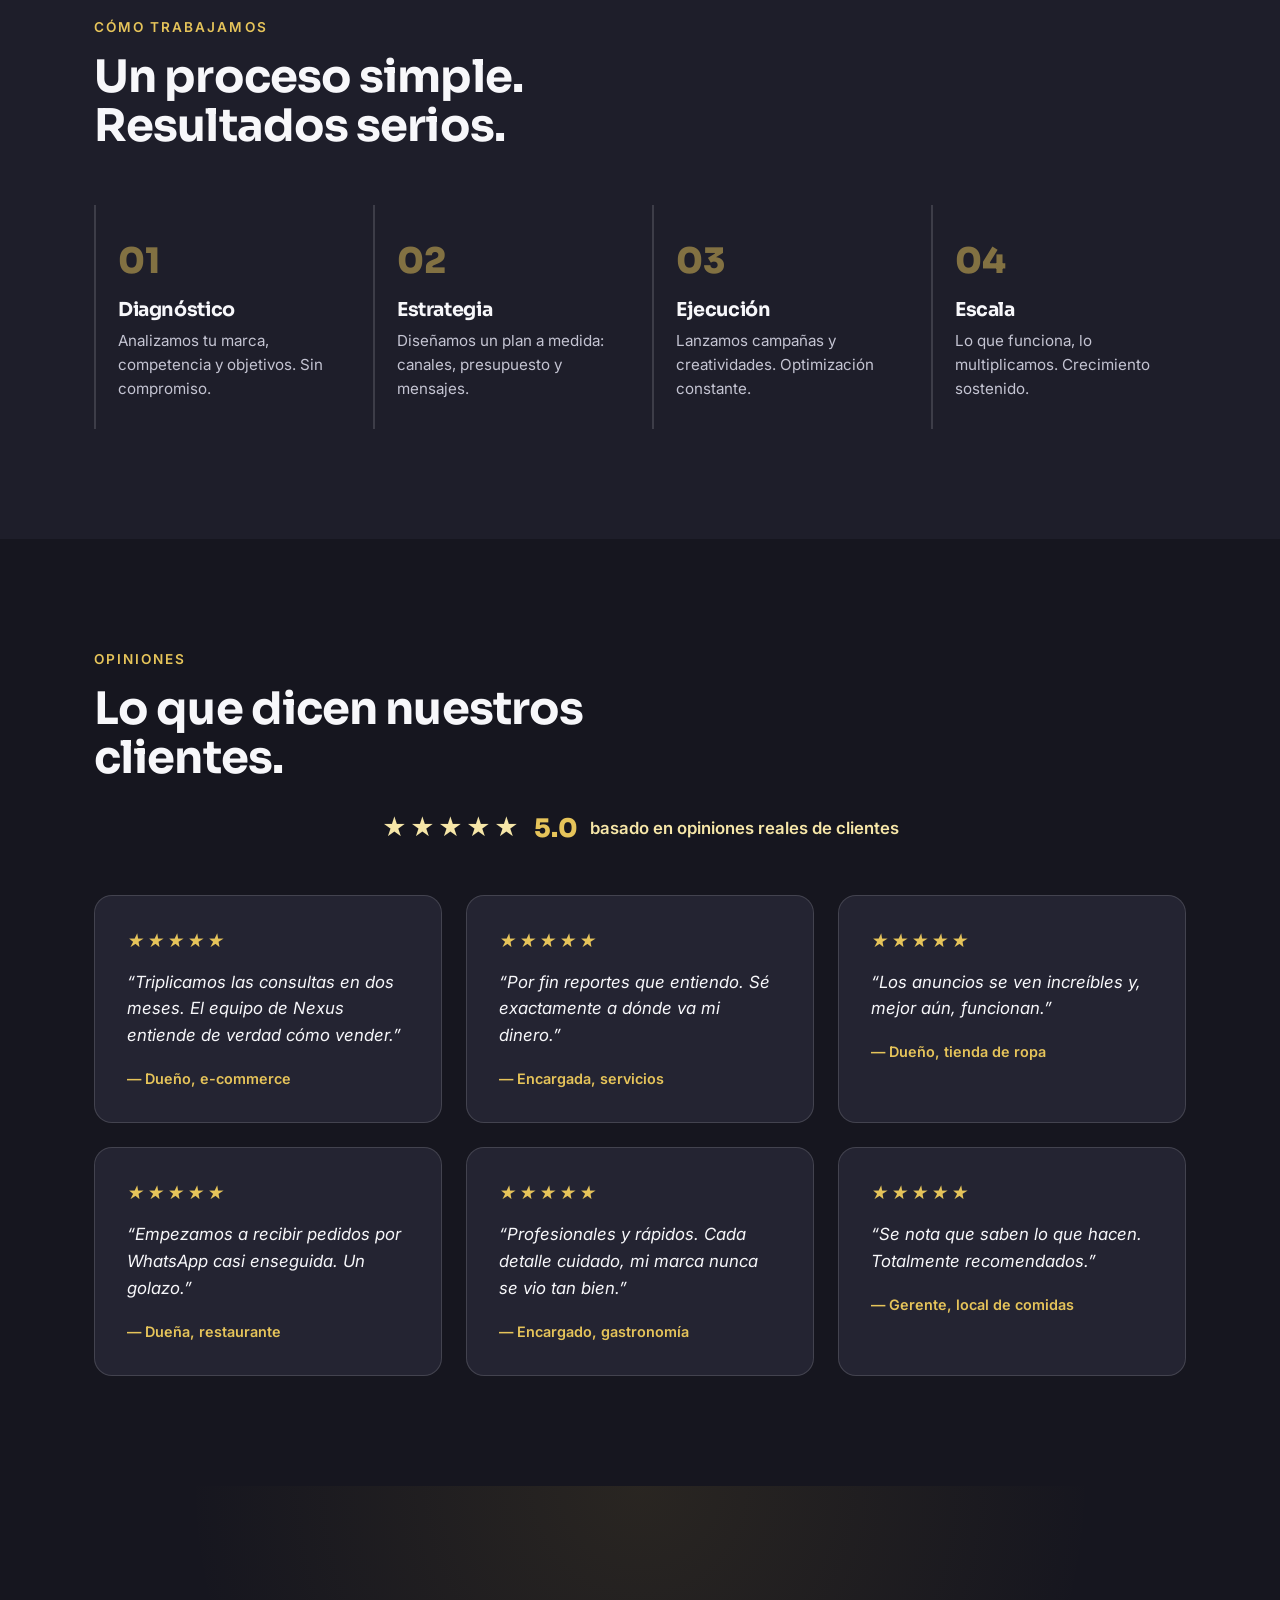
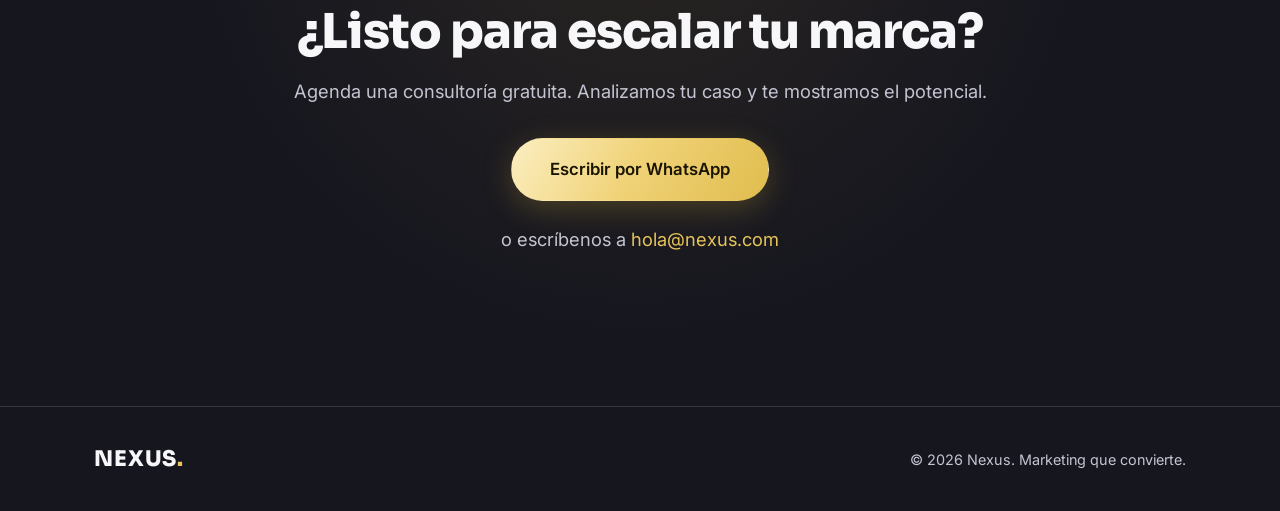
==== commit 55cf8200: "Corrige el dorado que se veia marron quemado El final del degradado (#b8860b) ensuciaba el oro: el t" ====
--- a/index.html
+++ b/index.html
@@ -8,7 +8,7 @@
   <link rel="preconnect" href="https://fonts.googleapis.com" />
   <link rel="preconnect" href="https://fonts.gstatic.com" crossorigin />
   <link href="https://fonts.googleapis.com/css2?family=Sora:wght@400;600;700;800&family=Inter:wght@400;500;600&display=swap" rel="stylesheet" />
-  <link rel="stylesheet" href="css/styles.css?v=3" />
+  <link rel="stylesheet" href="css/styles.css?v=4" />
 </head>
 <body>
 
@@ -220,6 +220,6 @@
     </div>
   </footer>
 
-  <script src="js/main.js?v=3"></script>
+  <script src="js/main.js?v=4"></script>
 </body>
 </html>
--- a/css/styles.css
+++ b/css/styles.css
@@ -6,9 +6,9 @@
   --line:rgba(255,255,255,.14);
   --text:#f7f7fa;
   --muted:#c4c4d2;
-  --gold:#d4af37;
-  --gold-soft:#f0d98c;
-  --grad:linear-gradient(120deg,#f0d98c,#d4af37 55%,#b8860b);
+  --gold:#e6c45a;
+  --gold-soft:#f6e6a8;
+  --grad:linear-gradient(120deg,#fbeec0,#f0d277 48%,#e0bd4e);
   --radius:18px;
   --maxw:1140px;
 }
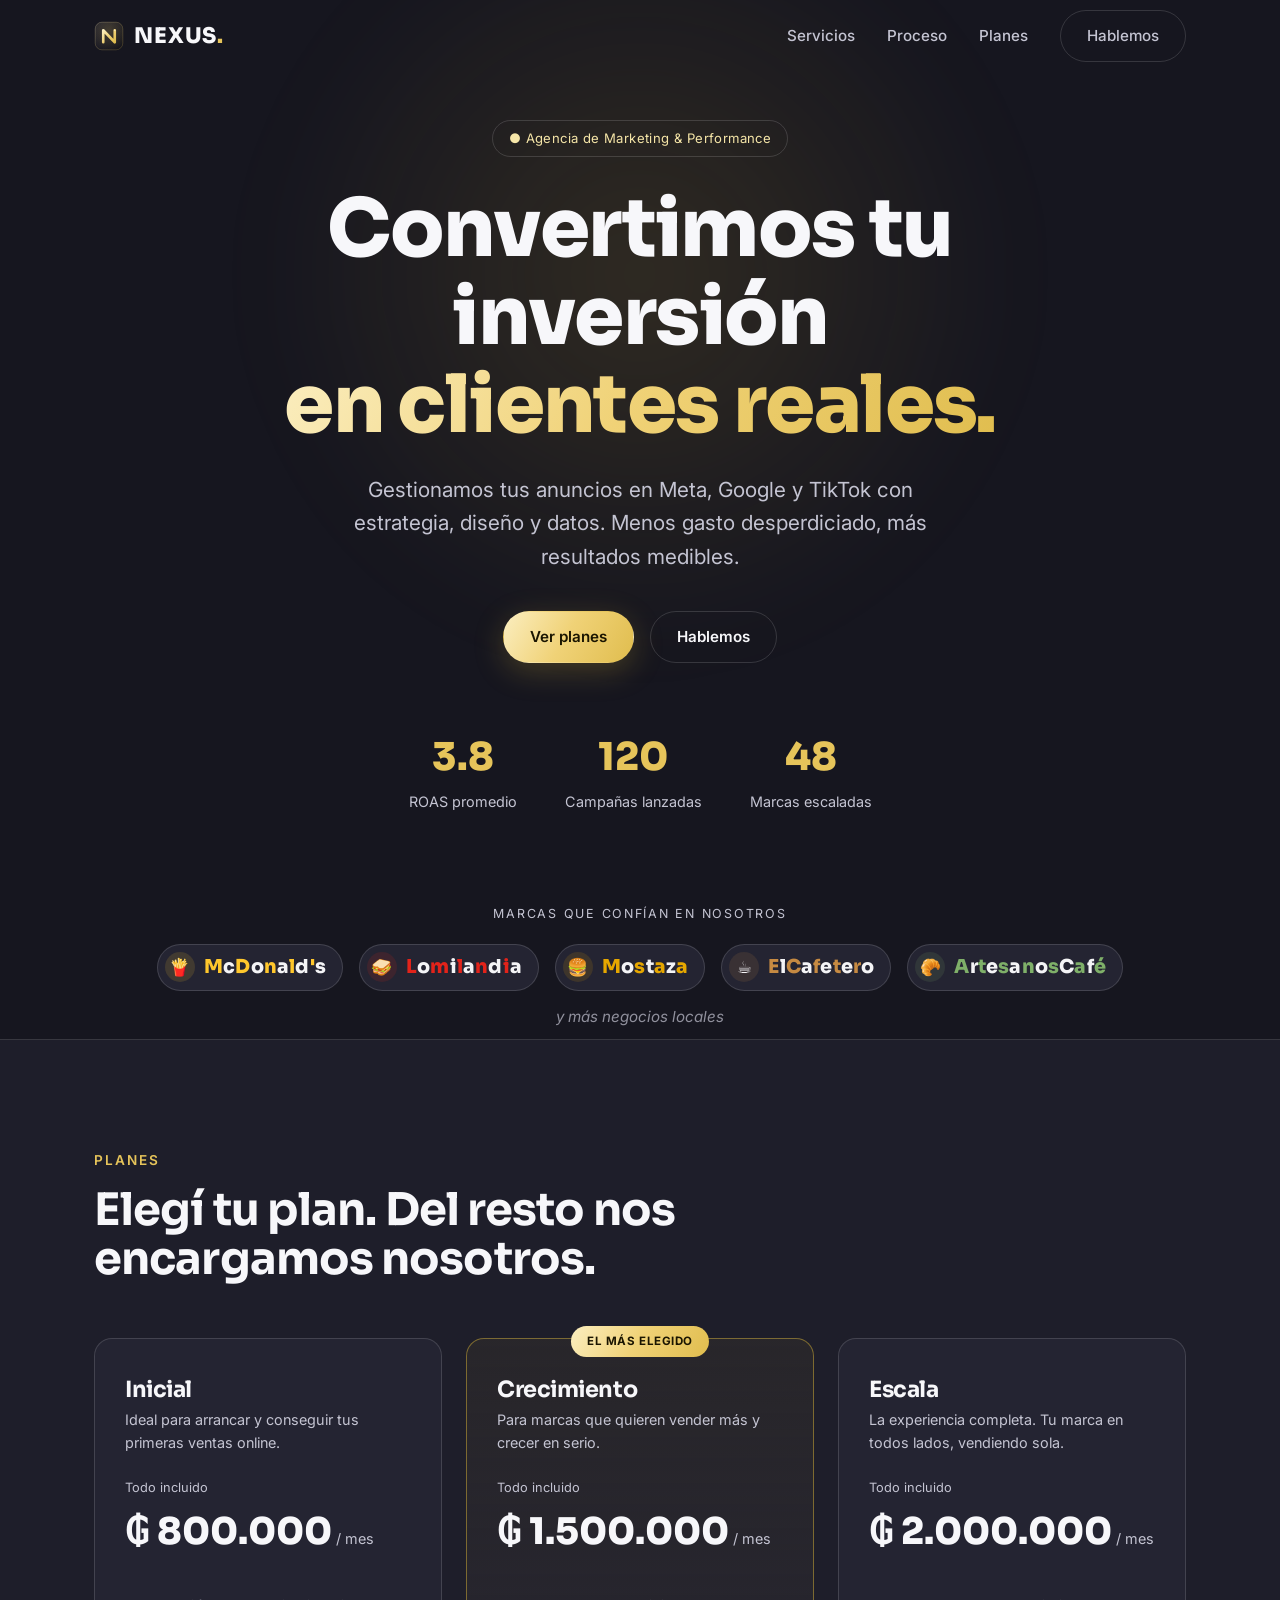
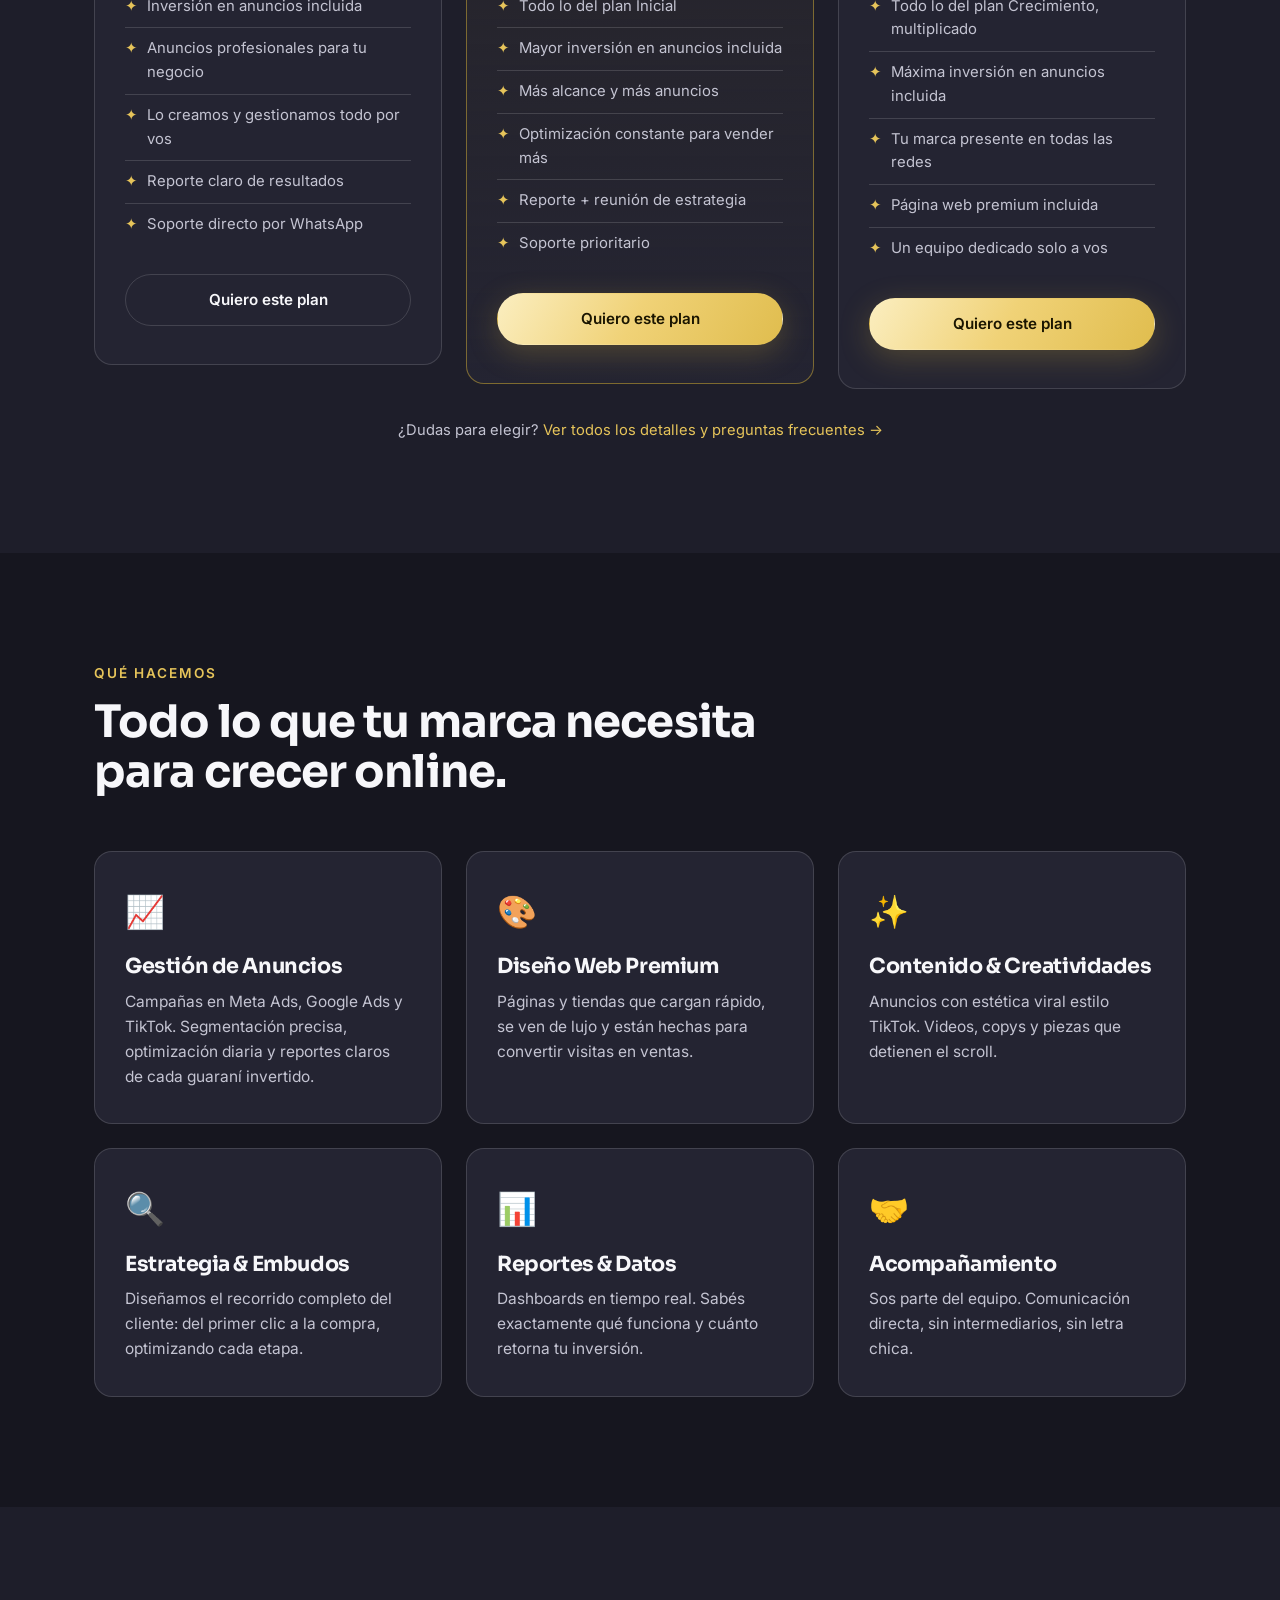
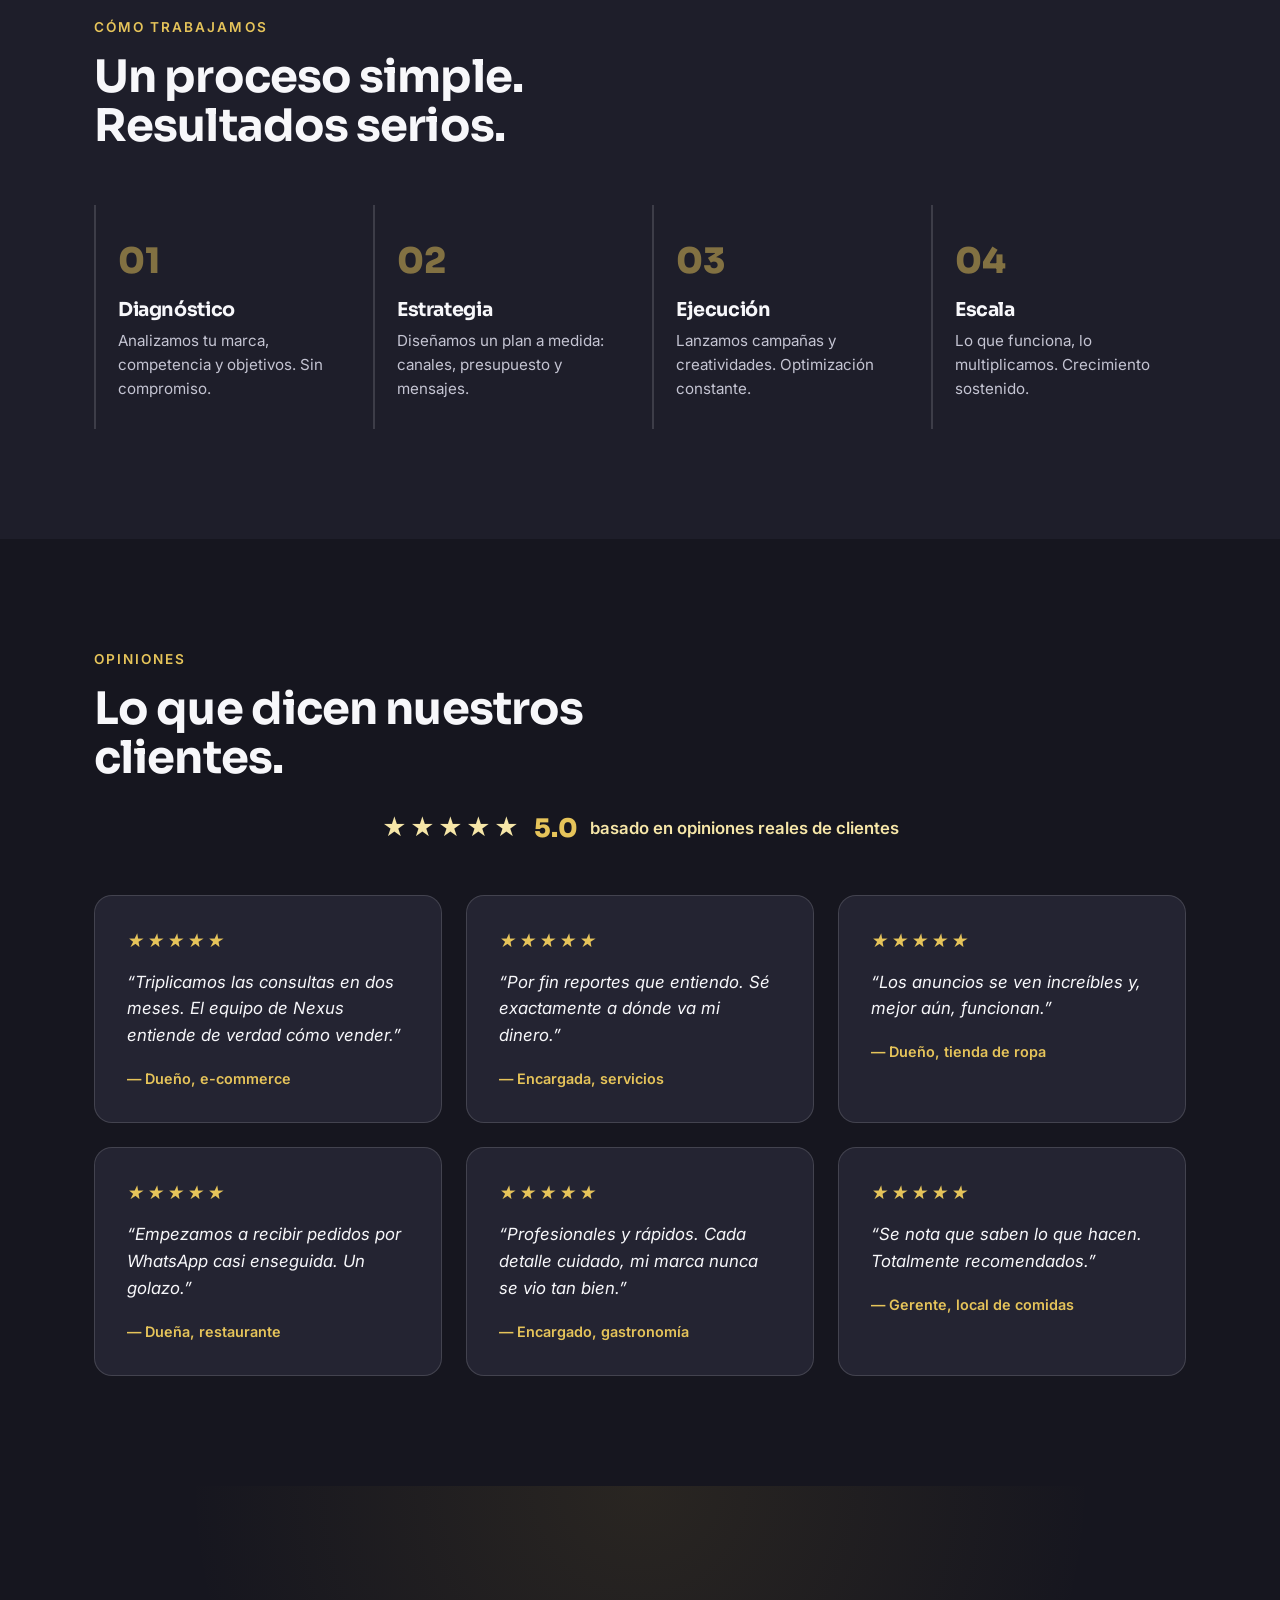
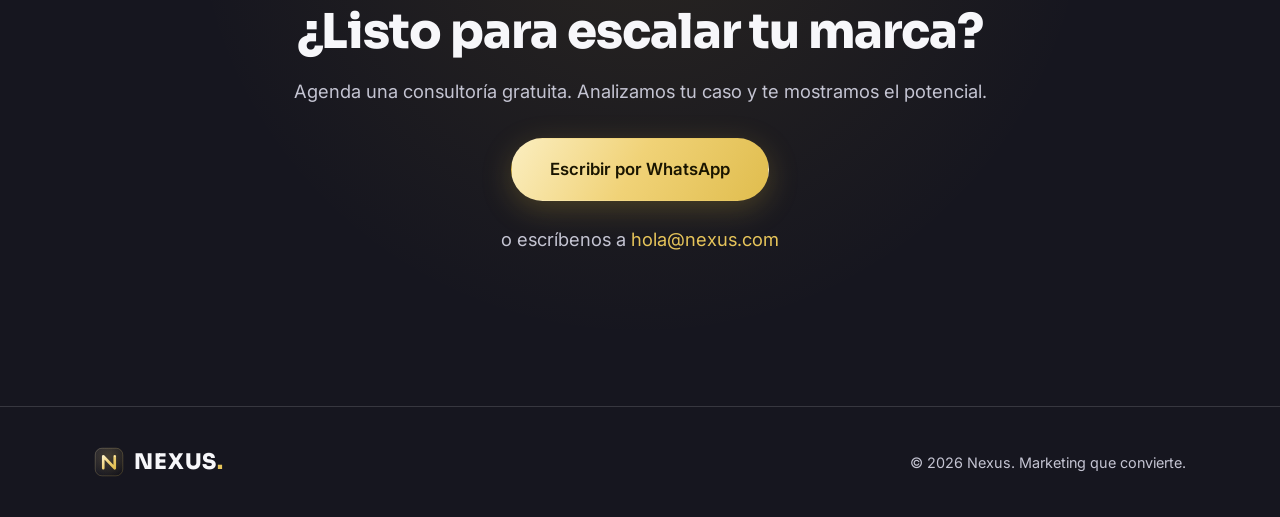
==== commit e6886a80: "Agrega identidad visual: logo, favicon y meta para compartir - Monograma N en oro premium (SVG) en a" ====
--- a/index.html
+++ b/index.html
@@ -5,17 +5,26 @@
   <meta name="viewport" content="width=device-width, initial-scale=1.0" />
   <title>Nexus — Marketing & Gestión de Anuncios</title>
   <meta name="description" content="Nexus: agencia de marketing y gestión de anuncios. Campañas que convierten en Meta, Google y TikTok. Más clientes, menos gasto desperdiciado." />
+  <link rel="icon" type="image/svg+xml" href="assets/favicon.svg" />
+  <link rel="apple-touch-icon" href="assets/nexus-mark-512.png" />
+  <meta name="theme-color" content="#16161f" />
+  <meta property="og:type" content="website" />
+  <meta property="og:title" content="Nexus — Marketing que convierte" />
+  <meta property="og:description" content="Gestionamos tus anuncios en Meta, Google y TikTok. Menos gasto desperdiciado, más resultados medibles." />
+  <meta property="og:image" content="https://felipegazabini24.github.io/Nexus/assets/og.png" />
+  <meta property="og:url" content="https://felipegazabini24.github.io/Nexus/" />
+  <meta name="twitter:card" content="summary_large_image" />
   <link rel="preconnect" href="https://fonts.googleapis.com" />
   <link rel="preconnect" href="https://fonts.gstatic.com" crossorigin />
   <link href="https://fonts.googleapis.com/css2?family=Sora:wght@400;600;700;800&family=Inter:wght@400;500;600&display=swap" rel="stylesheet" />
-  <link rel="stylesheet" href="css/styles.css?v=4" />
+  <link rel="stylesheet" href="css/styles.css?v=6" />
 </head>
 <body>
 
   <!-- NAV -->
   <header class="nav" id="nav">
     <div class="container nav__inner">
-      <a href="#inicio" class="logo">NEXUS<span>.</span></a>
+      <a href="#inicio" class="logo"><img src="assets/nexus-mark.svg" alt="" class="logo__mark" />NEXUS<span>.</span></a>
       <nav class="nav__links">
         <a href="#servicios">Servicios</a>
         <a href="#proceso">Proceso</a>
@@ -215,11 +224,11 @@
   <!-- FOOTER -->
   <footer class="footer">
     <div class="container footer__inner">
-      <span class="logo">NEXUS<span>.</span></span>
+      <span class="logo"><img src="assets/nexus-mark.svg" alt="" class="logo__mark" />NEXUS<span>.</span></span>
       <p>© <span id="year"></span> Nexus. Marketing que convierte.</p>
     </div>
   </footer>
 
-  <script src="js/main.js?v=4"></script>
+  <script src="js/main.js?v=6"></script>
 </body>
 </html>
--- a/css/styles.css
+++ b/css/styles.css
@@ -35,8 +35,10 @@
   backdrop-filter:blur(0px);border-bottom:1px solid transparent}
 .nav.scrolled{background:rgba(10,10,15,.8);backdrop-filter:blur(14px);border-bottom:1px solid var(--line)}
 .nav__inner{display:flex;align-items:center;justify-content:space-between;height:72px}
-.logo{font-weight:800;font-size:1.35rem;letter-spacing:.04em}
+.logo{font-weight:800;font-size:1.35rem;letter-spacing:.04em;
+  display:inline-flex;align-items:center}
 .logo span{color:var(--gold)}
+.logo__mark{width:30px;height:30px;display:block;flex-shrink:0;margin-right:10px}
 .nav__links{display:flex;align-items:center;gap:32px}
 .nav__links a{color:var(--muted);font-size:.95rem;font-weight:500;transition:.2s}
 .nav__links a:hover{color:var(--text)}
